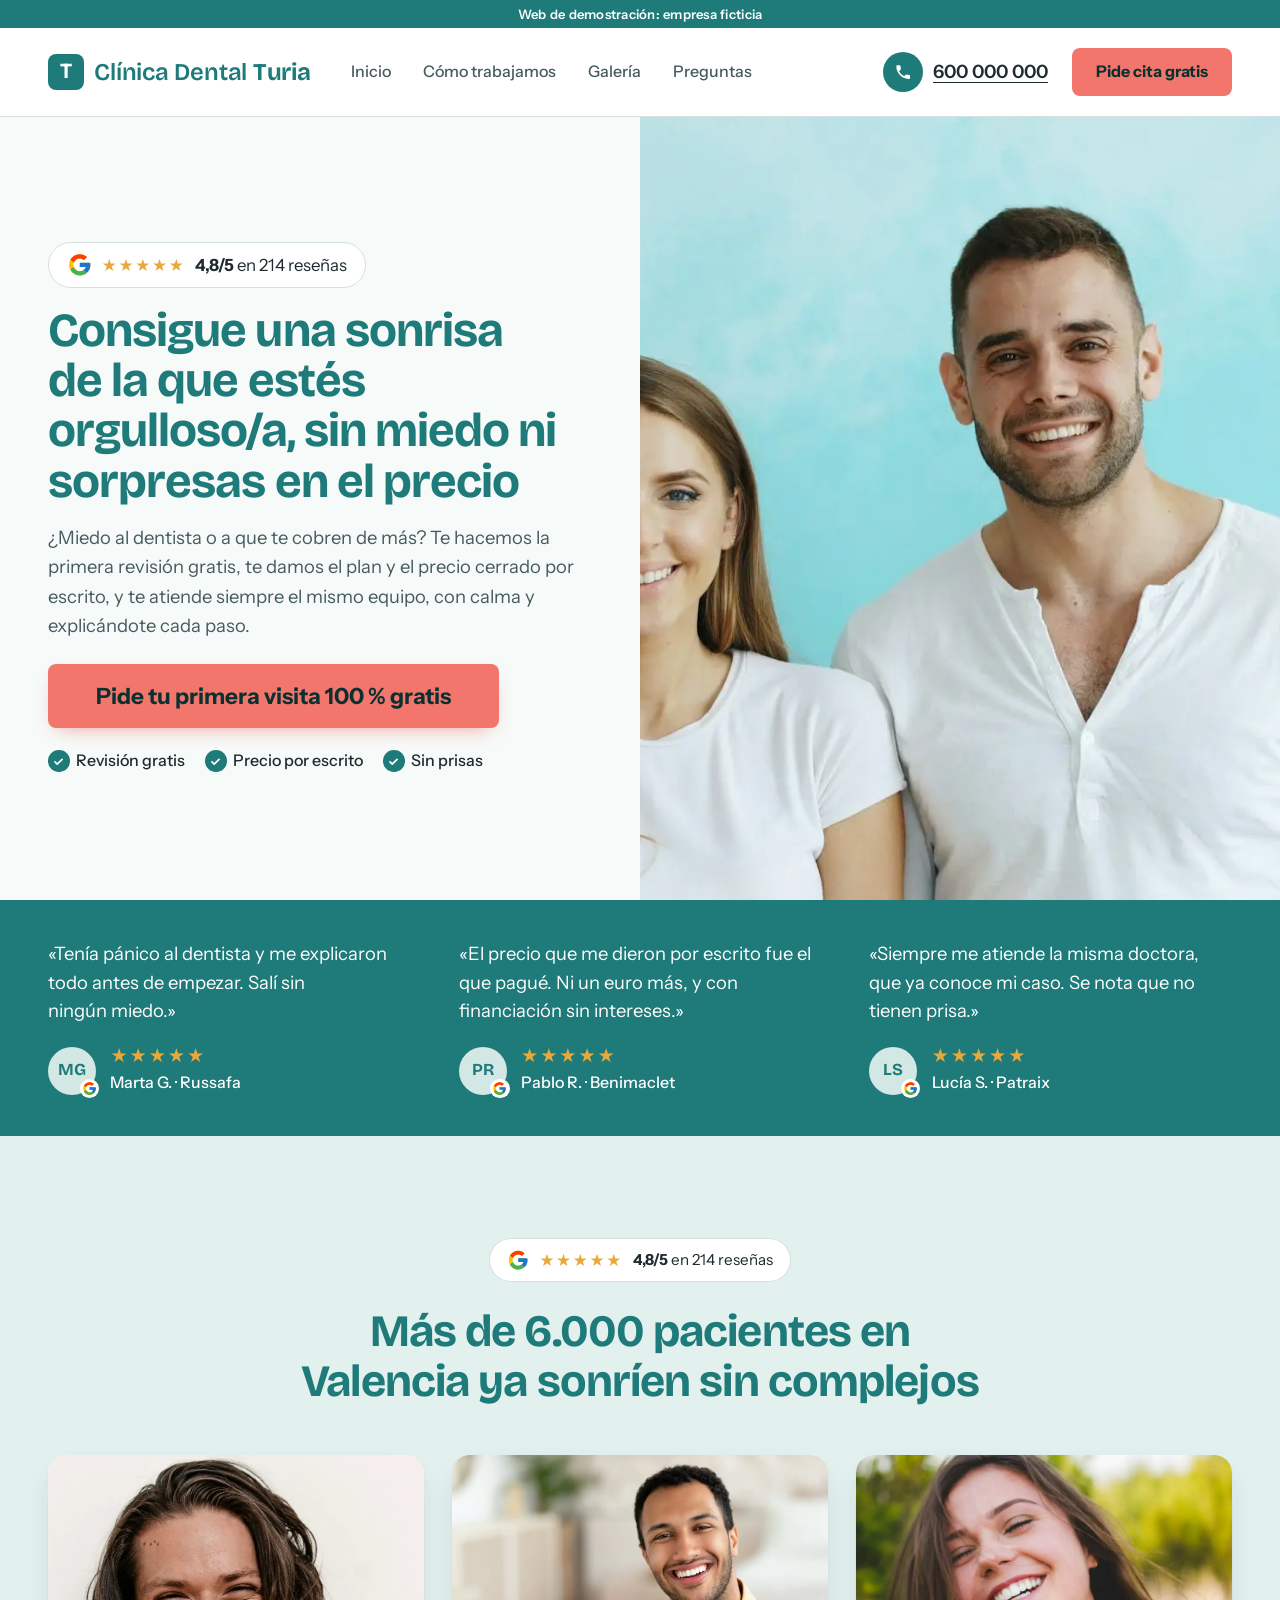
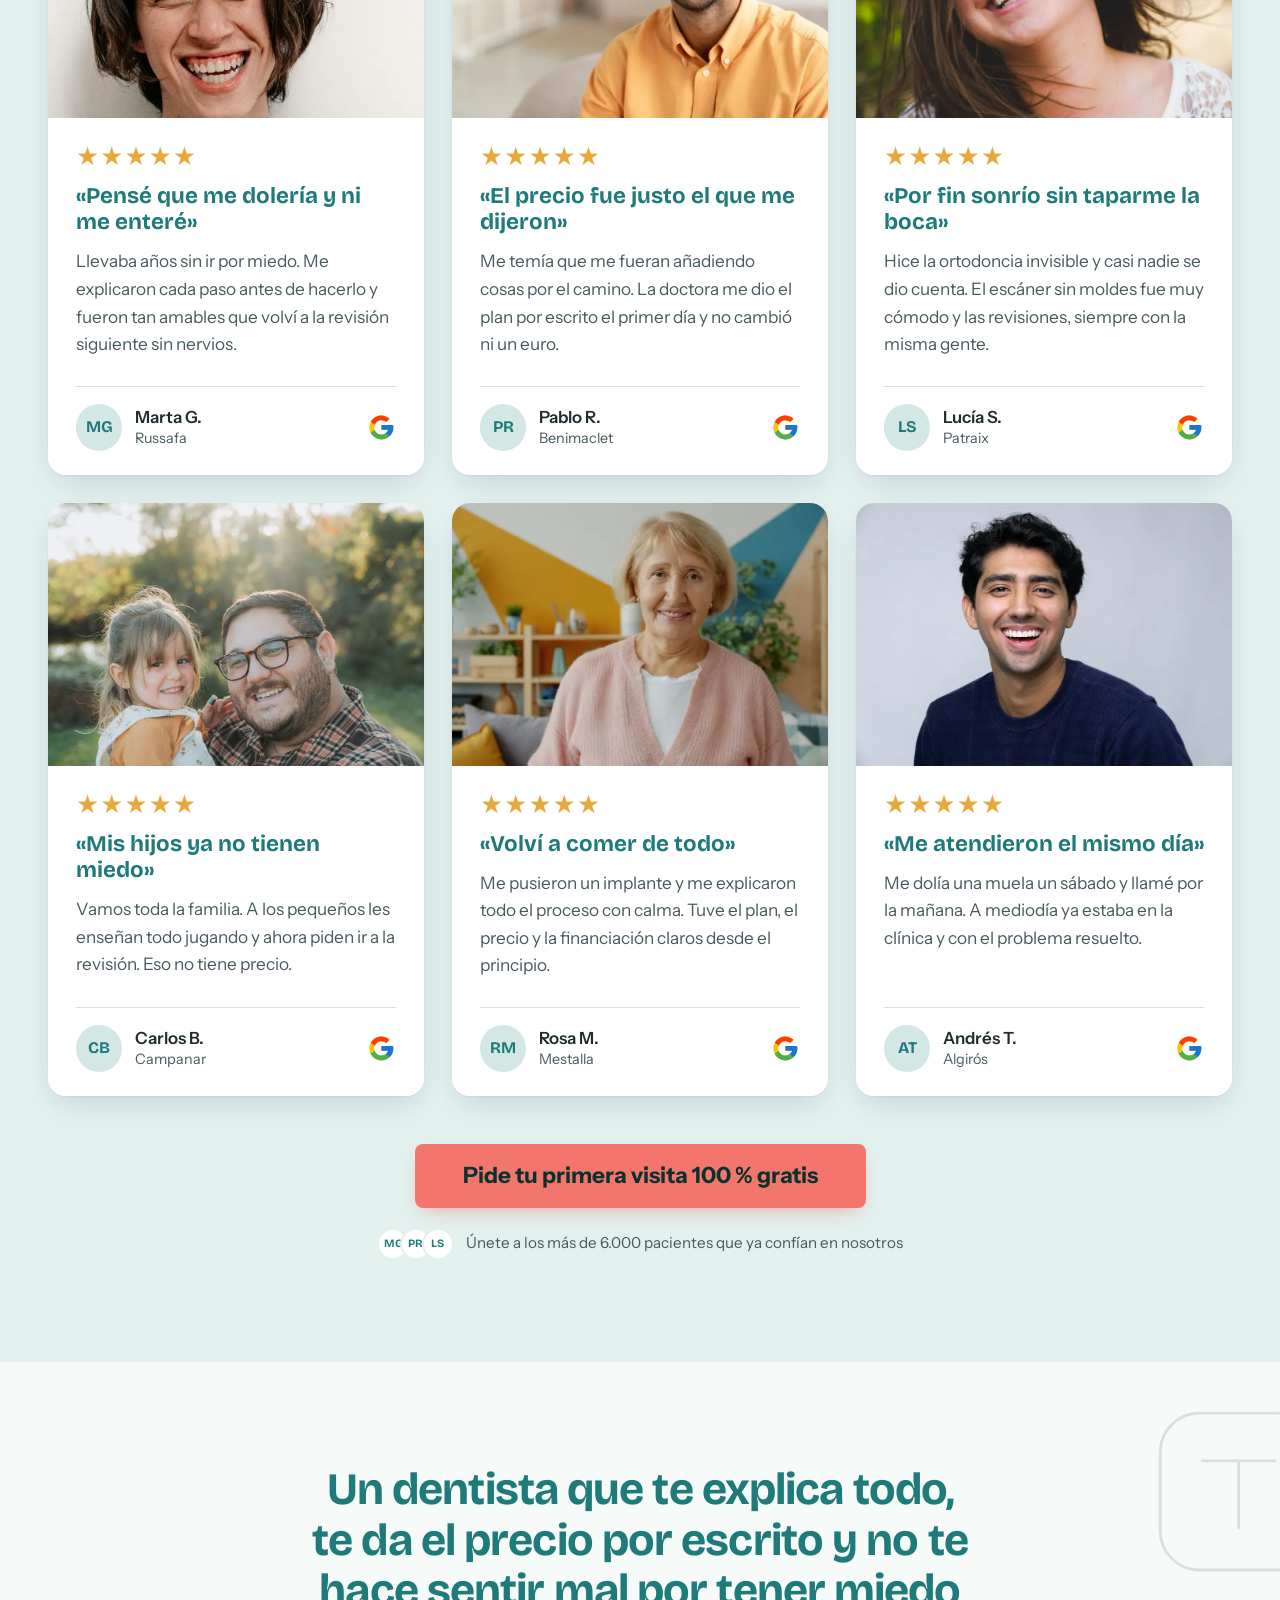
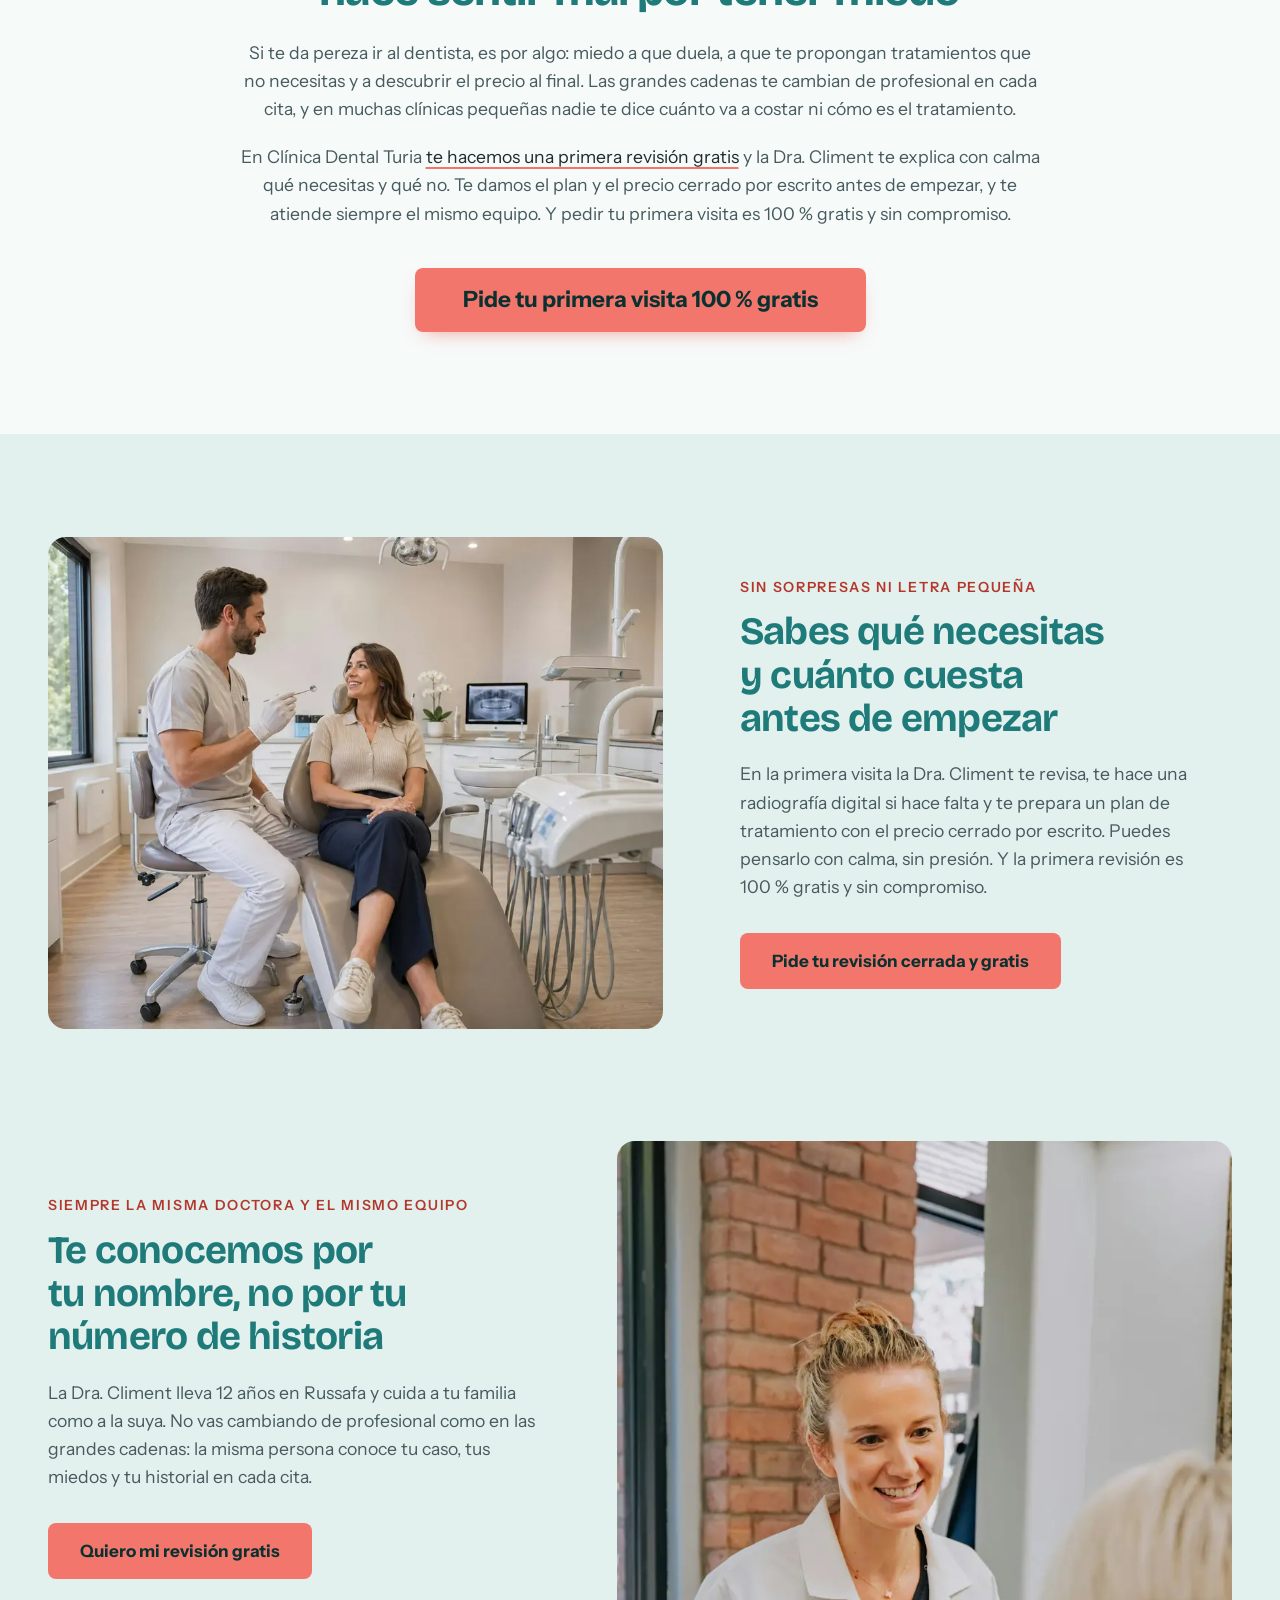
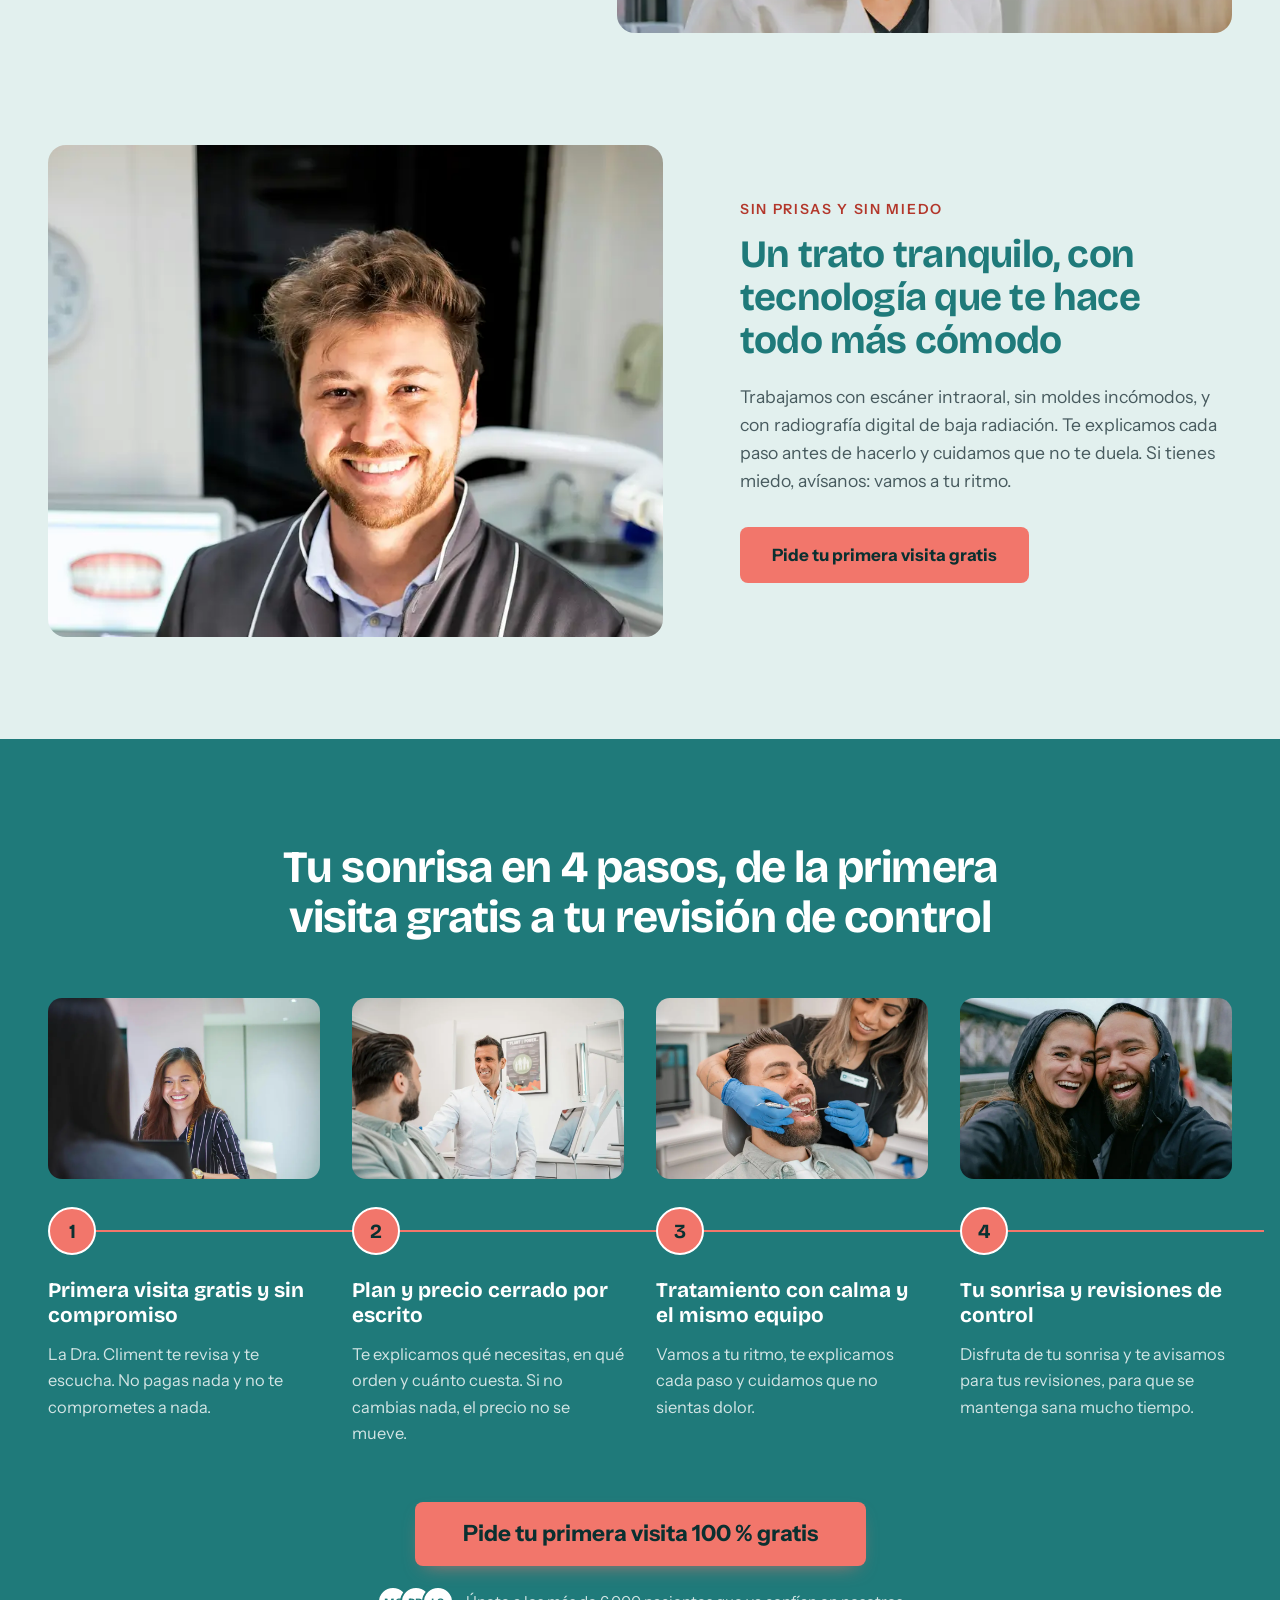
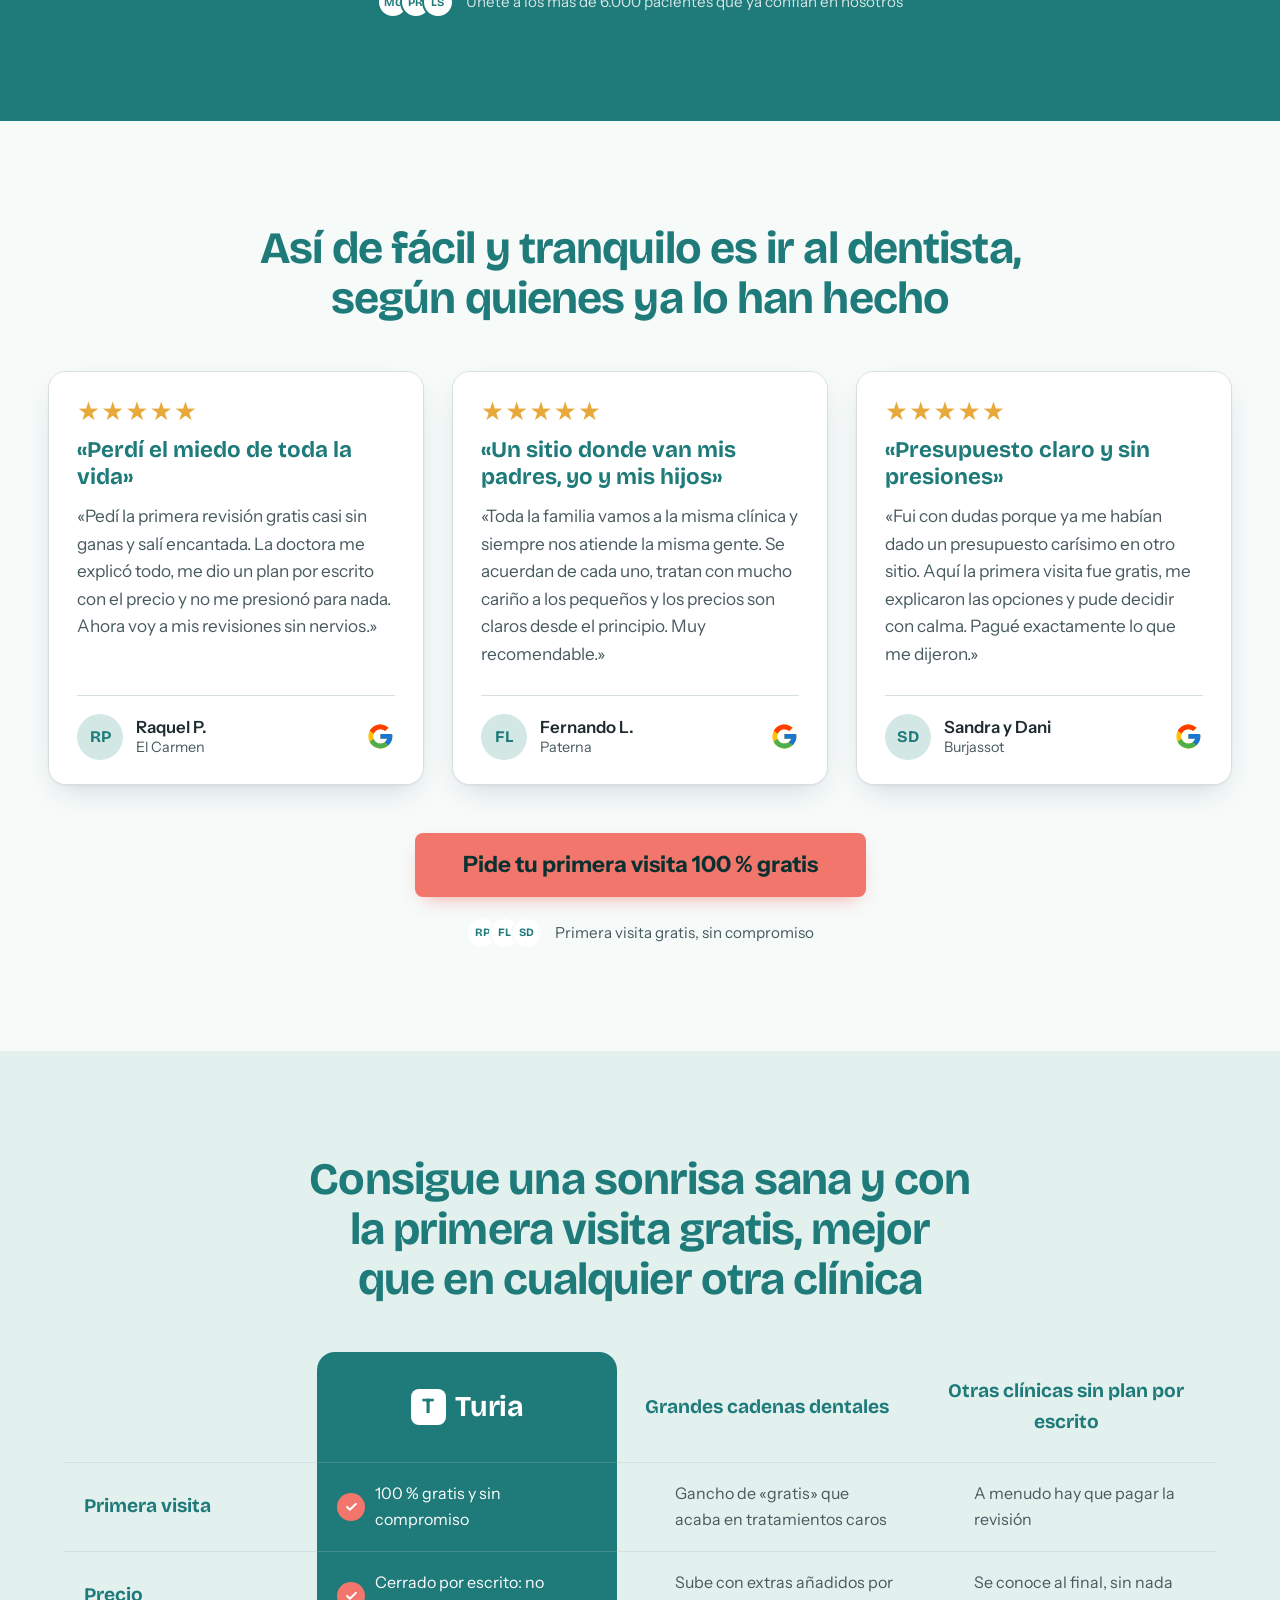
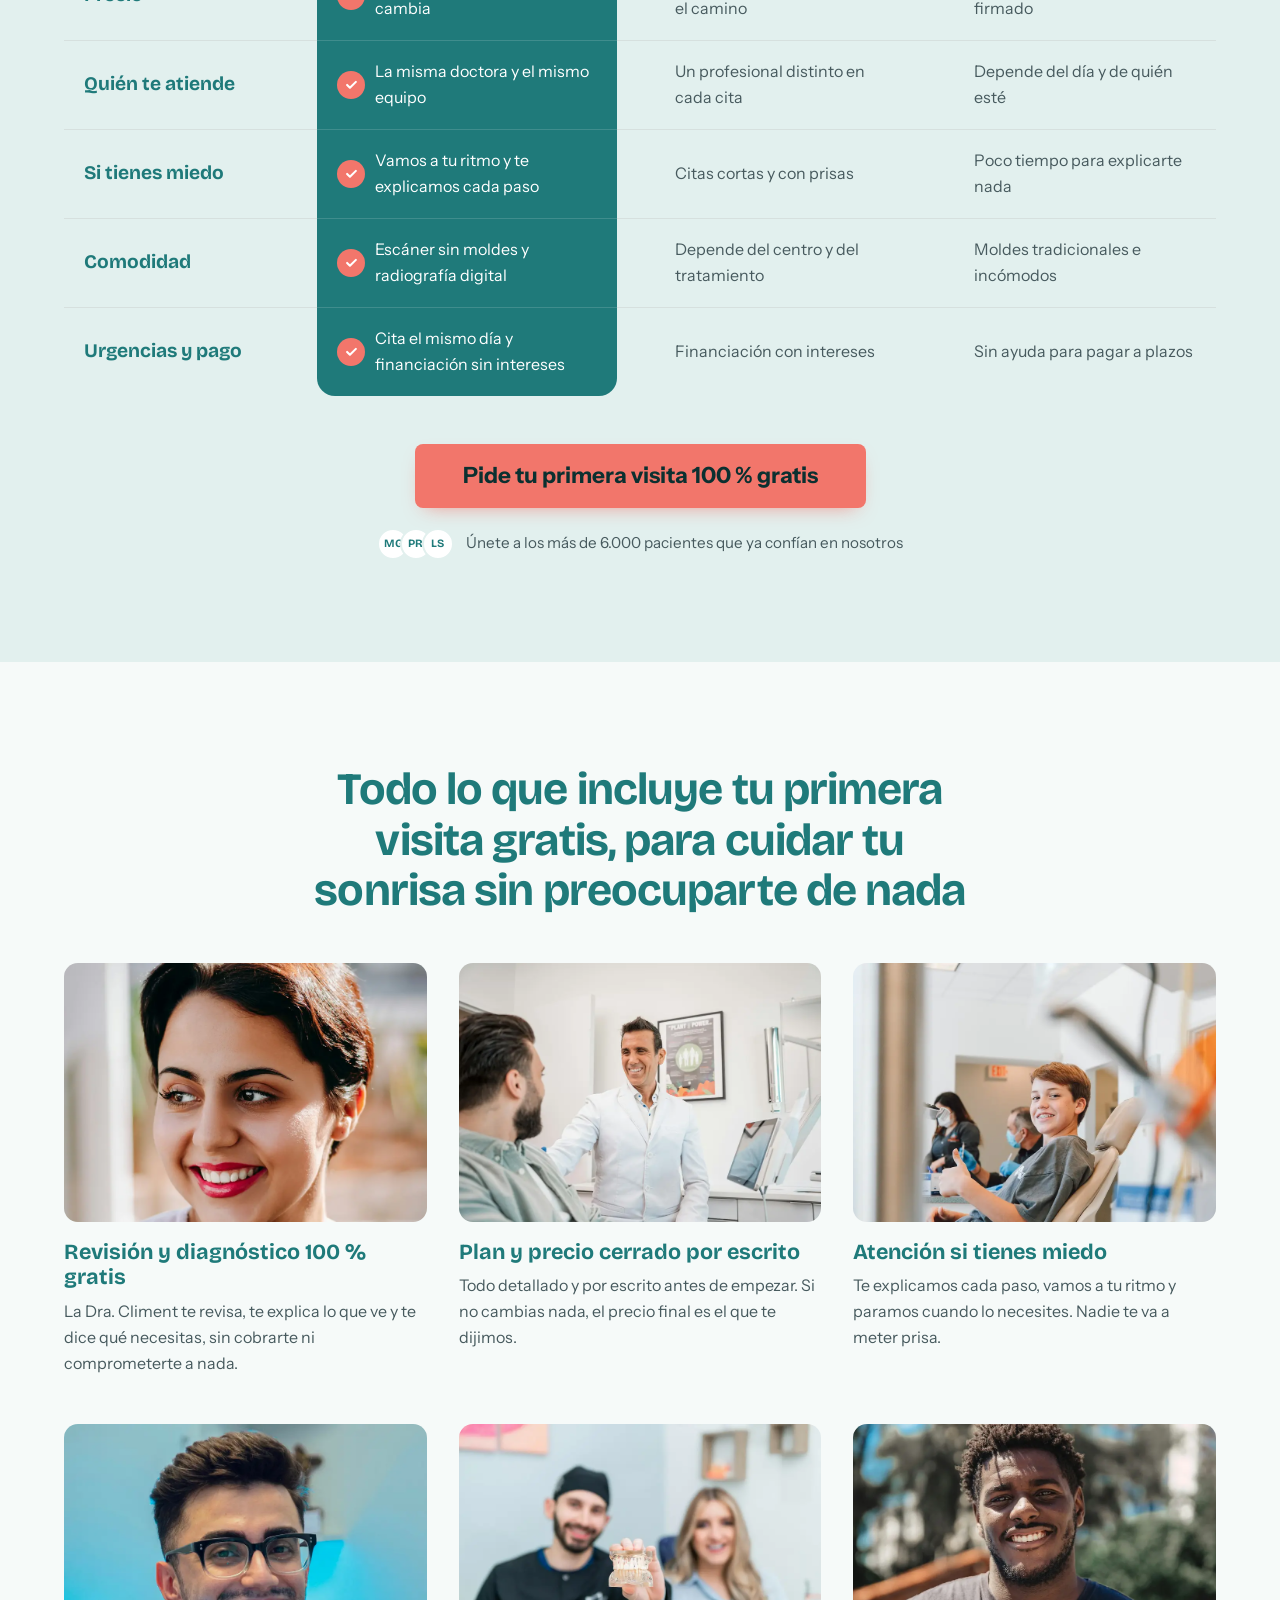
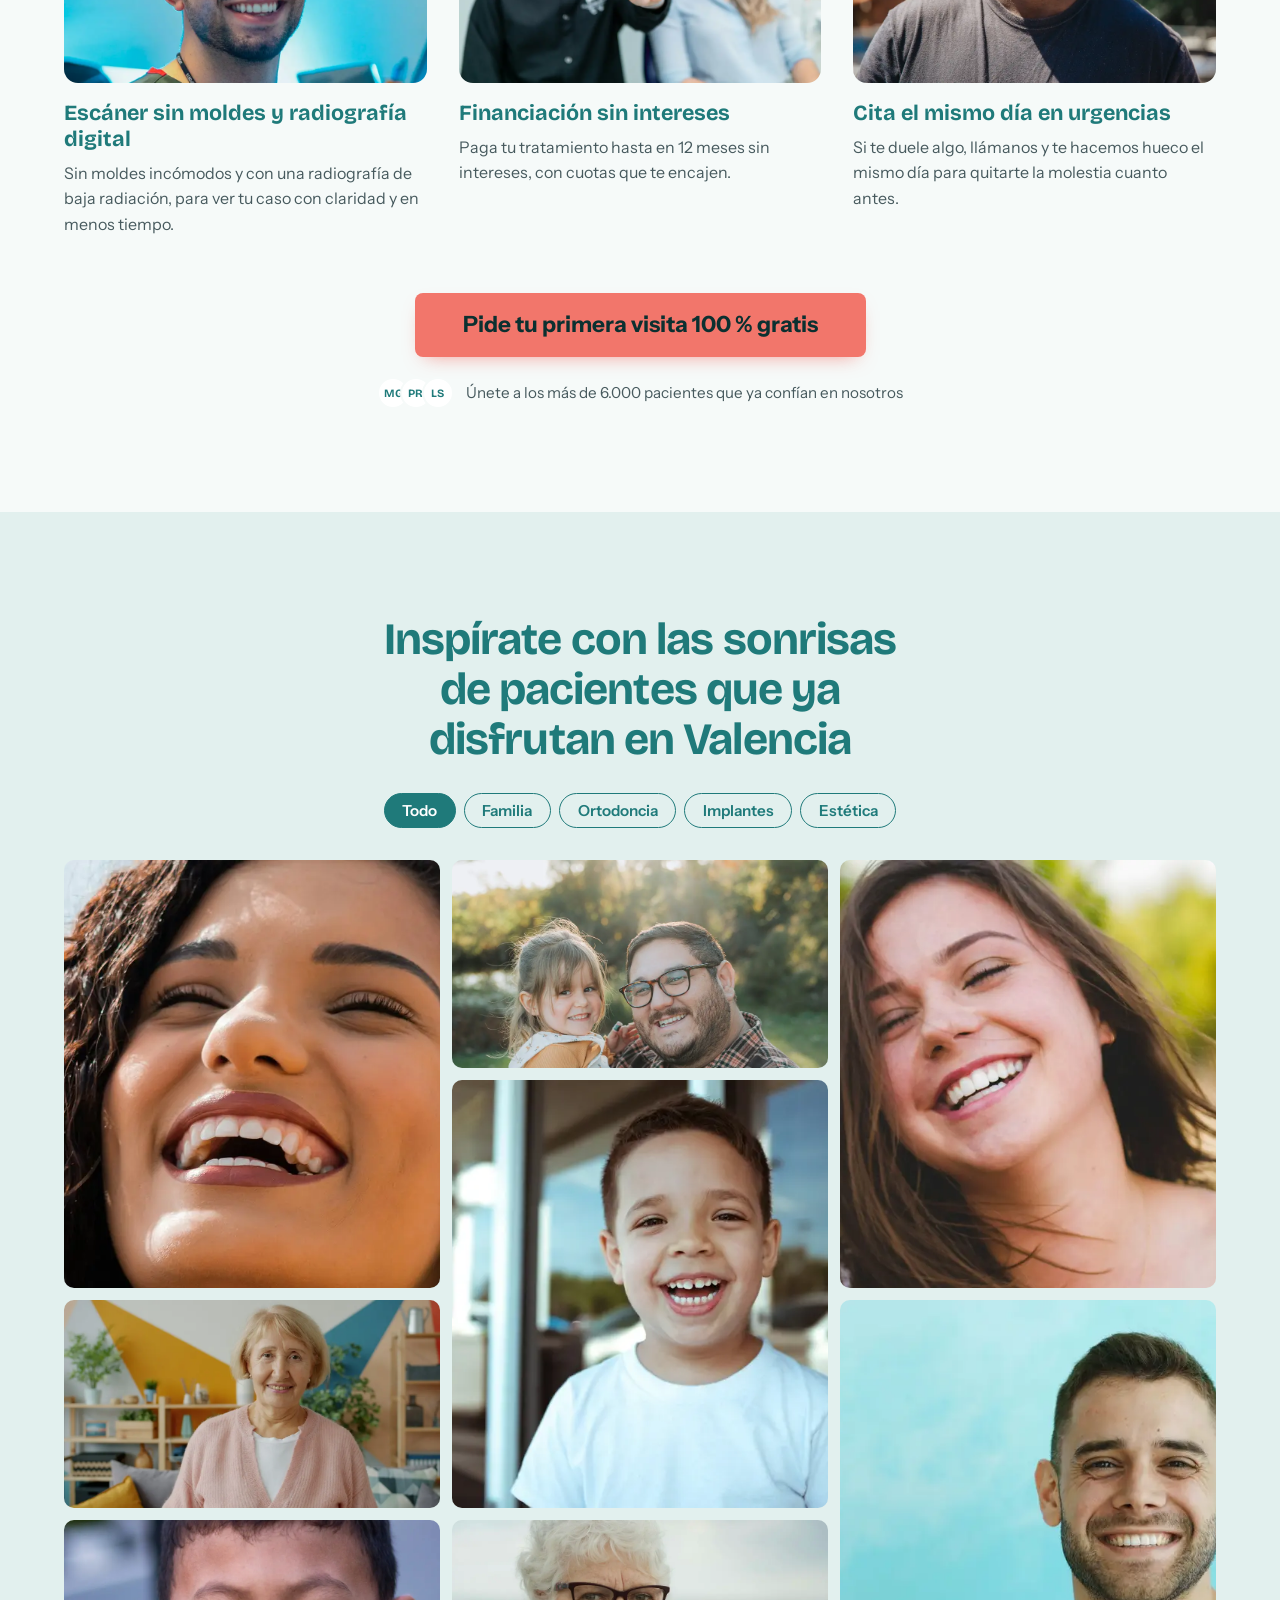
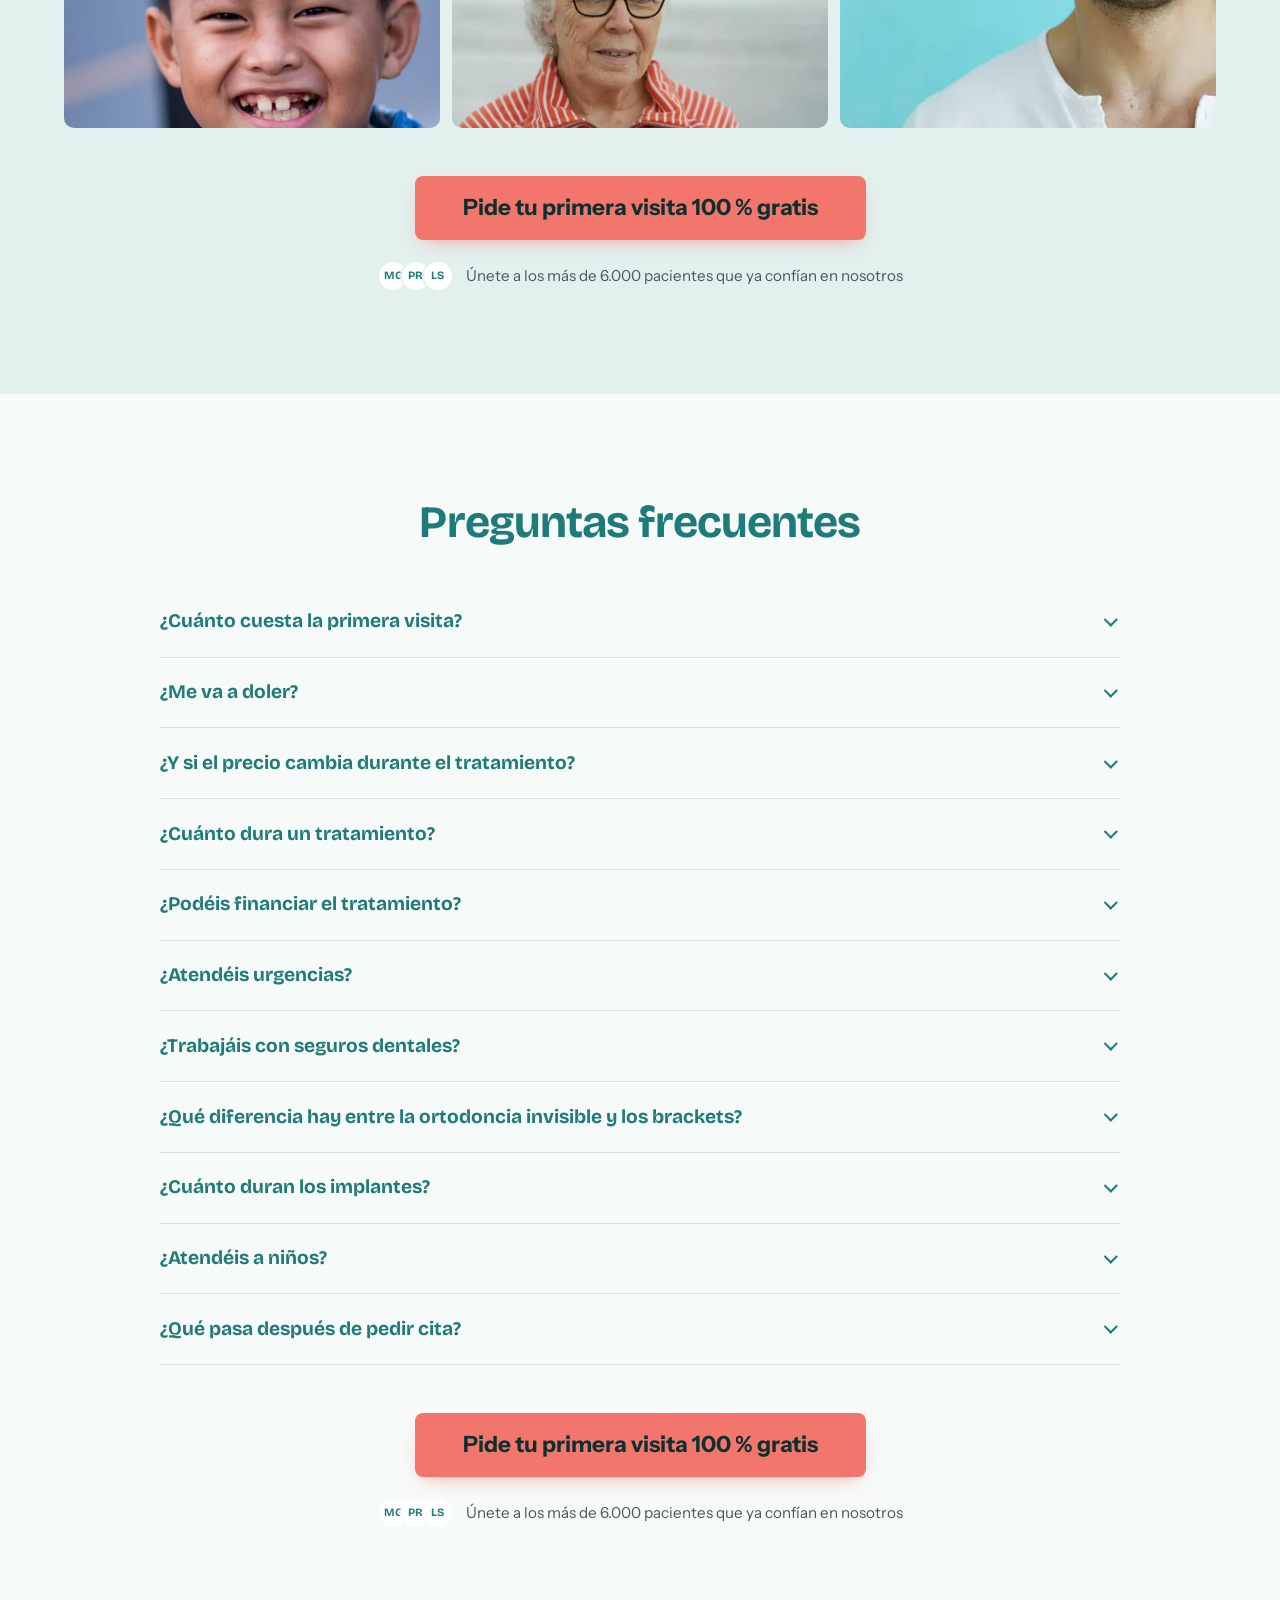
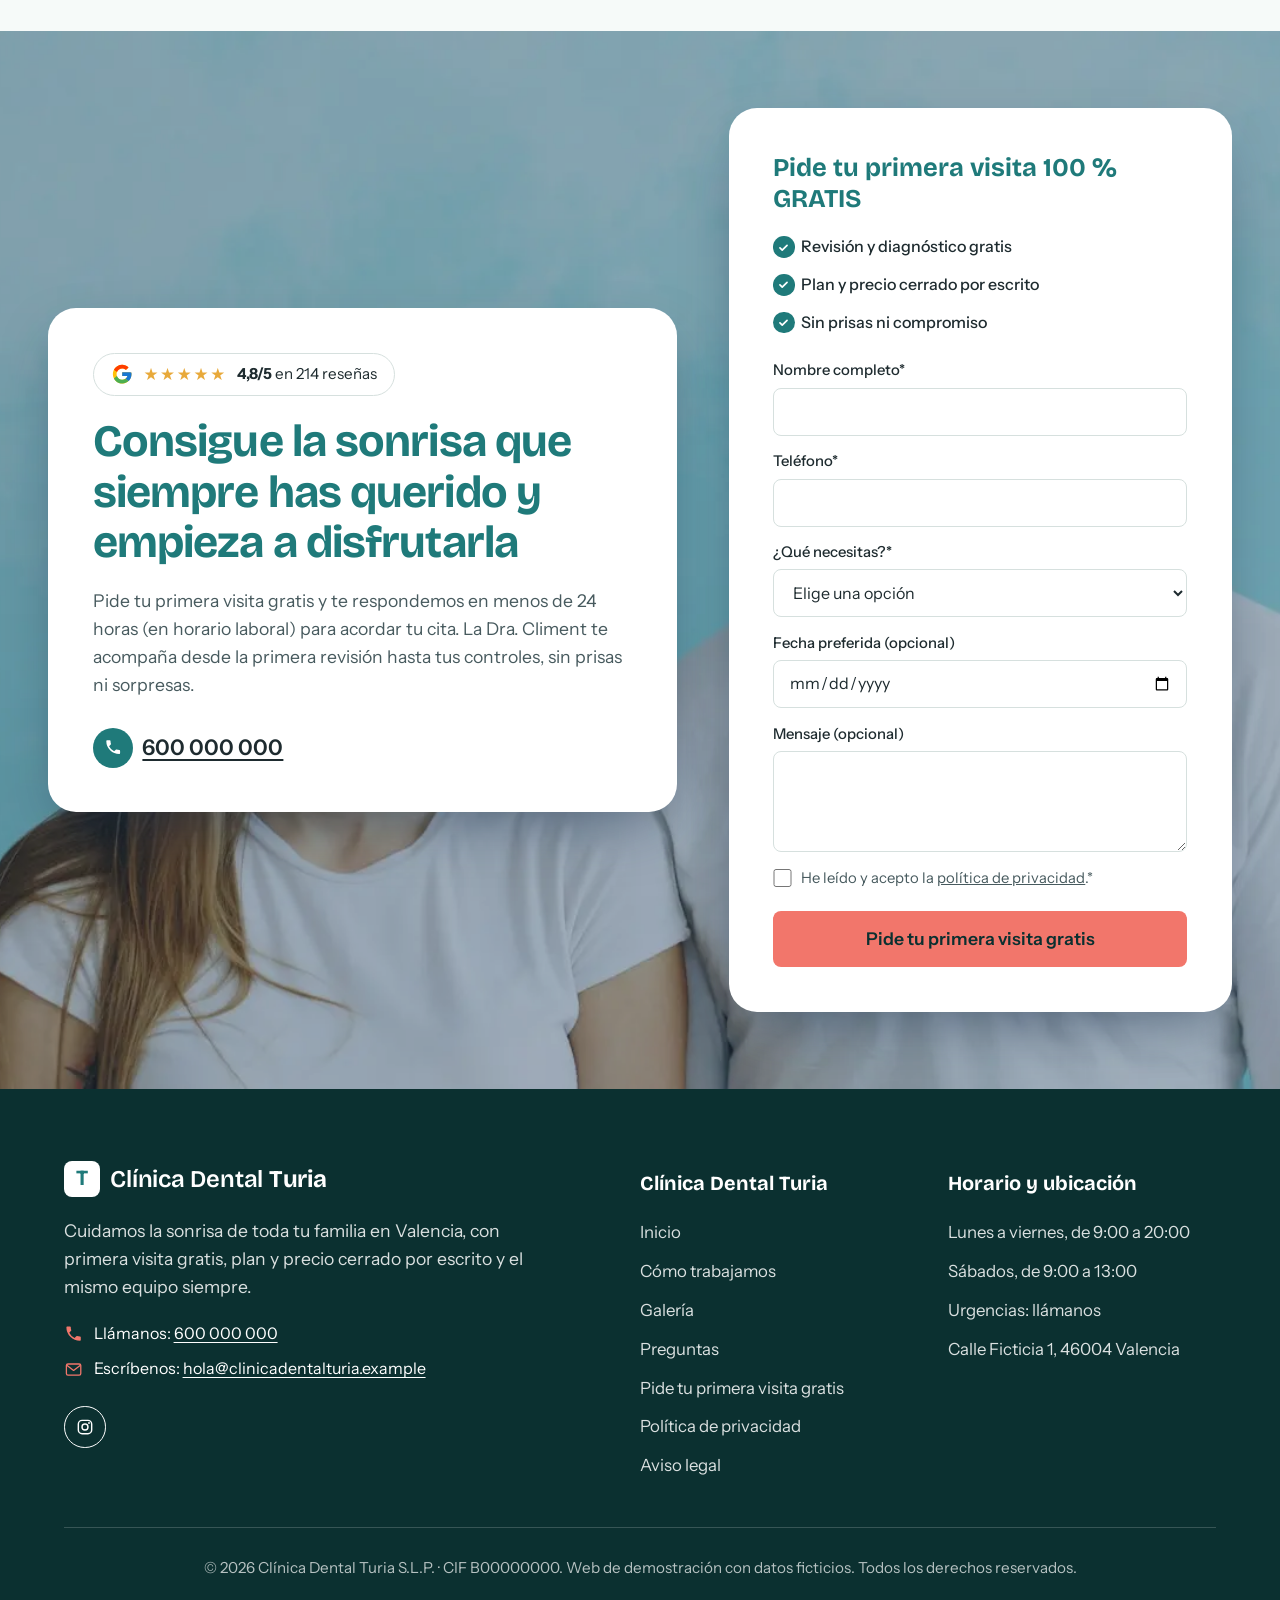
==== index.html @ 22695d87 "Landing de Clínica Dental Turia Co-Authored-By: Claude Sonnet 5.5 <noreply@anthropic.com>" ====
<!doctype html>
<html lang="es">
<head>
  <meta charset="utf-8">
  <meta name="viewport" content="width=device-width, initial-scale=1">
  <title>Clínica Dental Turia · Dentista en Valencia con primera visita gratis</title>
  <meta name="description" content="Dentista en Valencia (Russafa) para toda la familia. Primera visita de revisión y diagnóstico gratis, plan y precio cerrado por escrito y trato cercano, sin prisas.">
  <link rel="icon" href="img/favicon.svg" type="image/svg+xml">
  <meta name="theme-color" content="#1f7a7a">
  <meta property="og:type" content="website">
  <meta property="og:locale" content="es_ES">
  <meta property="og:site_name" content="Clínica Dental Turia">
  <meta property="og:title" content="Clínica Dental Turia · Dentista en Valencia con primera visita gratis">
  <meta property="og:description" content="Revisión y diagnóstico gratis, plan y precio cerrado por escrito y el mismo equipo siempre. Pide tu cita en Valencia.">
  <meta property="og:url" content="https://clinica-dental-turia.vercel.app/">
  <meta property="og:image" content="https://clinica-dental-turia.vercel.app/img/hero-clinica.webp">
  <script type="application/ld+json">
{
  "@context": "https://schema.org",
  "@type": "Dentist",
  "name": "Clínica Dental Turia",
  "description": "Clínica dental en Valencia para toda la familia: odontología general, odontopediatría, ortodoncia, implantes, estética dental y urgencias, con plan y precio cerrado por escrito.",
  "url": "https://clinica-dental-turia.vercel.app/",
  "image": "https://clinica-dental-turia.vercel.app/img/hero-clinica.webp",
  "telephone": "+34600000000",
  "email": "hola@clinicadentalturia.example",
  "address": {
    "@type": "PostalAddress",
    "streetAddress": "Calle Ficticia 1",
    "postalCode": "46004",
    "addressLocality": "Valencia",
    "addressRegion": "Comunitat Valenciana",
    "addressCountry": "ES"
  },
  "areaServed": "Valencia y su área metropolitana",
  "openingHoursSpecification": [
    {
      "@type": "OpeningHoursSpecification",
      "dayOfWeek": ["Monday", "Tuesday", "Wednesday", "Thursday", "Friday"],
      "opens": "09:00",
      "closes": "20:00"
    },
    {
      "@type": "OpeningHoursSpecification",
      "dayOfWeek": "Saturday",
      "opens": "09:00",
      "closes": "13:00"
    }
  ],
  "founder": {
    "@type": "Person",
    "name": "Marta Climent",
    "jobTitle": "Odontóloga"
  },
  "sameAs": [
    "https://www.instagram.com/clinicadentalturia"
  ]
}
  </script>
  <link rel="preconnect" href="https://fonts.googleapis.com">
  <link rel="preconnect" href="https://fonts.gstatic.com" crossorigin>
  <link href="https://fonts.googleapis.com/css2?family=Bricolage+Grotesque:opsz,wght@12..96,600;12..96,700&family=Instrument+Sans:wght@400;500;600&display=swap" rel="stylesheet">
  <link rel="preload" as="image" href="img/hero-clinica.webp" imagesrcset="img/hero-clinica-800.webp 800w, img/hero-clinica.webp 1600w" imagesizes="(max-width: 860px) 100vw, 50vw" fetchpriority="high">
  <link rel="stylesheet" href="css/estilos.css">
</head>
<body>
  <svg class="sprite" aria-hidden="true">
    <symbol id="icono-telefono" viewBox="0 0 24 24">
      <path d="M6.6 10.8a15.1 15.1 0 0 0 6.6 6.6l2.2-2.2a1 1 0 0 1 1-.25 11.4 11.4 0 0 0 3.6.57 1 1 0 0 1 1 1V20a1 1 0 0 1-1 1A17 17 0 0 1 3 4a1 1 0 0 1 1-1h3.5a1 1 0 0 1 1 1c0 1.25.2 2.45.57 3.57a1 1 0 0 1-.25 1z" fill="currentColor"/>
    </symbol>
    <symbol id="icono-email" viewBox="0 0 24 24">
      <rect x="3" y="5" width="18" height="14" rx="2" fill="none" stroke="currentColor" stroke-width="1.6"/>
      <path d="m3.5 6.5 8.5 6.5 8.5-6.5" fill="none" stroke="currentColor" stroke-width="1.6" stroke-linejoin="round"/>
    </symbol>
    <symbol id="icono-instagram" viewBox="0 0 24 24">
      <rect x="4" y="4" width="16" height="16" rx="4.5" fill="none" stroke="currentColor" stroke-width="1.7"/>
      <circle cx="12" cy="12" r="3.6" fill="none" stroke="currentColor" stroke-width="1.7"/>
      <circle cx="16.8" cy="7.2" r="1.1" fill="currentColor"/>
    </symbol>
    <symbol id="icono-google" viewBox="0 0 48 48">
      <path fill="#FFC107" d="M43.6 20.5H42V20H24v8h11.3C33.7 32.7 29.2 36 24 36c-6.6 0-12-5.4-12-12s5.4-12 12-12c3.1 0 5.8 1.2 7.9 3.1l5.7-5.7C34 6.1 29.3 4 24 4 13 4 4 13 4 24s9 20 20 20 20-9 20-20c0-1.3-.1-2.4-.4-3.5z"/>
      <path fill="#FF3D00" d="m6.3 14.7 6.6 4.8C14.7 15.1 19 12 24 12c3.1 0 5.8 1.2 7.9 3.1l5.7-5.7C34 6.1 29.3 4 24 4 16.3 4 9.7 8.3 6.3 14.7z"/>
      <path fill="#4CAF50" d="M24 44c5.2 0 9.9-2 13.4-5.2l-6.2-5.2A11.9 11.9 0 0 1 24 36c-5.2 0-9.6-3.3-11.3-8l-6.5 5C9.5 39.6 16.2 44 24 44z"/>
      <path fill="#1976D2" d="M43.6 20.5H42V20H24v8h11.3a12 12 0 0 1-4.1 5.6l6.2 5.2C37 39.2 44 34 44 24c0-1.3-.1-2.4-.4-3.5z"/>
    </symbol>
  </svg>

  <p class="demo">Web de demostración: empresa ficticia</p>

  <header class="cabecera">
    <div class="cabecera__interior">
      <a class="logo" href="#inicio" aria-label="Clínica Dental Turia, inicio">
        <span class="logo__marca" aria-hidden="true">T</span>
        <span class="logo__texto">Clínica Dental <strong>Turia</strong></span>
      </a>

      <nav class="menu" aria-label="Principal">
        <a href="#inicio">Inicio</a>
        <a href="#como-trabajamos">Cómo trabajamos</a>
        <a href="#galeria">Galería</a>
        <a href="#preguntas">Preguntas</a>
      </nav>

      <div class="cabecera__acciones">
        <a class="telefono" href="tel:+34600000000">
          <span class="telefono__icono" aria-hidden="true">
            <svg><use href="#icono-telefono"/></svg>
          </span>
          <span class="telefono__numero">600 000 000</span>
        </a>
        <a class="boton boton--compacto" href="#cita"><span class="boton__largo">Pide cita gratis</span><span class="boton__corto">Pide cita</span></a>
      </div>
    </div>
  </header>

  <main>
    <section class="hero" id="inicio">
      <div class="hero__texto">
        <p class="valoracion">
          <svg class="valoracion__google" aria-hidden="true"><use href="#icono-google"/></svg>
          <span class="estrellas" aria-hidden="true">★★★★★</span>
          <span><strong>4,8/5</strong> en 214 reseñas</span>
        </p>

        <h1 class="hero__titulo">Consigue una sonrisa de la que estés orgulloso/a, sin miedo ni sorpresas en&nbsp;el&nbsp;precio</h1>

        <p class="hero__entradilla">¿Miedo al dentista o a que te cobren de más? Te hacemos la primera revisión gratis, te damos el plan y el precio cerrado por escrito, y te atiende siempre el mismo equipo, con calma y explicándote cada paso.</p>

        <a class="boton boton--grande" href="#cita">Pide tu primera visita 100&nbsp;% gratis</a>

        <ul class="garantias">
          <li>Revisión gratis</li>
          <li>Precio por escrito</li>
          <li>Sin prisas</li>
        </ul>
      </div>

      <figure class="hero__imagen">
        <img src="img/hero-clinica.webp" srcset="img/hero-clinica-800.webp 800w, img/hero-clinica.webp 1600w" sizes="(max-width: 860px) 100vw, 50vw" width="1600" height="900" fetchpriority="high" alt="Pareja sonriendo con una gran sonrisa">
      </figure>
    </section>

    <section class="resenas" aria-label="Opiniones de pacientes en Google">
      <ul class="resenas__lista">
        <li class="resena">
          <blockquote class="resena__cita">«Tenía pánico al dentista y me explicaron todo antes de empezar. Salí sin ningún miedo.»</blockquote>
          <div class="resena__autor">
            <span class="avatar resena__avatar" aria-hidden="true">MG<svg><use href="#icono-google"/></svg></span>
            <span>
              <span class="estrellas" role="img" aria-label="5 de 5 estrellas">★★★★★</span>
              <span class="resena__nombre">Marta G. · Russafa</span>
            </span>
          </div>
        </li>
        <li class="resena">
          <blockquote class="resena__cita">«El precio que me dieron por escrito fue el que pagué. Ni un euro más, y con financiación sin intereses.»</blockquote>
          <div class="resena__autor">
            <span class="avatar resena__avatar" aria-hidden="true">PR<svg><use href="#icono-google"/></svg></span>
            <span>
              <span class="estrellas" role="img" aria-label="5 de 5 estrellas">★★★★★</span>
              <span class="resena__nombre">Pablo R. · Benimaclet</span>
            </span>
          </div>
        </li>
        <li class="resena">
          <blockquote class="resena__cita">«Siempre me atiende la misma doctora, que ya conoce mi caso. Se nota que no tienen prisa.»</blockquote>
          <div class="resena__autor">
            <span class="avatar resena__avatar" aria-hidden="true">LS<svg><use href="#icono-google"/></svg></span>
            <span>
              <span class="estrellas" role="img" aria-label="5 de 5 estrellas">★★★★★</span>
              <span class="resena__nombre">Lucía S. · Patraix</span>
            </span>
          </div>
        </li>
      </ul>
    </section>

    <section class="opiniones" id="pacientes">
      <p class="valoracion">
        <svg class="valoracion__google" aria-hidden="true"><use href="#icono-google"/></svg>
        <span class="estrellas" aria-hidden="true">★★★★★</span>
        <span><strong>4,8/5</strong> en 214 reseñas</span>
      </p>
      <h2 class="titulo-seccion opiniones__titulo">Más de 6.000 pacientes en Valencia ya sonríen sin complejos</h2>

      <ul class="opiniones__lista">
        <li class="opinion">
          <img class="opinion__foto" src="img/resenas/miedo.webp" width="800" height="533" loading="lazy" decoding="async" alt="Mujer sonriendo tranquila y sin miedo">
          <div class="opinion__cuerpo">
            <span class="estrellas" role="img" aria-label="5 de 5 estrellas">★★★★★</span>
            <h3 class="opinion__titulo">«Pensé que me dolería y ni me enteré»</h3>
            <p class="opinion__texto">Llevaba años sin ir por miedo. Me explicaron cada paso antes de hacerlo y fueron tan amables que volví a la revisión siguiente sin nervios.</p>
            <footer class="opinion__autor">
              <span class="avatar" aria-hidden="true">MG</span>
              <span class="opinion__nombre">Marta G.<small>Russafa</small></span>
              <svg class="opinion__google" role="img" aria-label="Reseña de Google"><use href="#icono-google"/></svg>
            </footer>
          </div>
        </li>
        <li class="opinion">
          <img class="opinion__foto" src="img/resenas/precio.webp" width="800" height="533" loading="lazy" decoding="async" alt="Hombre sonriendo con camisa naranja">
          <div class="opinion__cuerpo">
            <span class="estrellas" role="img" aria-label="5 de 5 estrellas">★★★★★</span>
            <h3 class="opinion__titulo">«El precio fue justo el que me dijeron»</h3>
            <p class="opinion__texto">Me temía que me fueran añadiendo cosas por el camino. La doctora me dio el plan por escrito el primer día y no cambió ni un euro.</p>
            <footer class="opinion__autor">
              <span class="avatar" aria-hidden="true">PR</span>
              <span class="opinion__nombre">Pablo R.<small>Benimaclet</small></span>
              <svg class="opinion__google" role="img" aria-label="Reseña de Google"><use href="#icono-google"/></svg>
            </footer>
          </div>
        </li>
        <li class="opinion">
          <img class="opinion__foto" src="img/resenas/ortodoncia.webp" width="800" height="533" loading="lazy" decoding="async" alt="Mujer joven riendo con una gran sonrisa">
          <div class="opinion__cuerpo">
            <span class="estrellas" role="img" aria-label="5 de 5 estrellas">★★★★★</span>
            <h3 class="opinion__titulo">«Por fin sonrío sin taparme la boca»</h3>
            <p class="opinion__texto">Hice la ortodoncia invisible y casi nadie se dio cuenta. El escáner sin moldes fue muy cómodo y las revisiones, siempre con la misma gente.</p>
            <footer class="opinion__autor">
              <span class="avatar" aria-hidden="true">LS</span>
              <span class="opinion__nombre">Lucía S.<small>Patraix</small></span>
              <svg class="opinion__google" role="img" aria-label="Reseña de Google"><use href="#icono-google"/></svg>
            </footer>
          </div>
        </li>
        <li class="opinion">
          <img class="opinion__foto" src="img/resenas/familia.webp" width="800" height="533" loading="lazy" decoding="async" alt="Padre sonriendo junto a su hija">
          <div class="opinion__cuerpo">
            <span class="estrellas" role="img" aria-label="5 de 5 estrellas">★★★★★</span>
            <h3 class="opinion__titulo">«Mis hijos ya no tienen miedo»</h3>
            <p class="opinion__texto">Vamos toda la familia. A los pequeños les enseñan todo jugando y ahora piden ir a la revisión. Eso no tiene precio.</p>
            <footer class="opinion__autor">
              <span class="avatar" aria-hidden="true">CB</span>
              <span class="opinion__nombre">Carlos B.<small>Campanar</small></span>
              <svg class="opinion__google" role="img" aria-label="Reseña de Google"><use href="#icono-google"/></svg>
            </footer>
          </div>
        </li>
        <li class="opinion">
          <img class="opinion__foto" src="img/resenas/implante.webp" width="800" height="533" loading="lazy" decoding="async" alt="Mujer mayor sonriendo con confianza">
          <div class="opinion__cuerpo">
            <span class="estrellas" role="img" aria-label="5 de 5 estrellas">★★★★★</span>
            <h3 class="opinion__titulo">«Volví a comer de todo»</h3>
            <p class="opinion__texto">Me pusieron un implante y me explicaron todo el proceso con calma. Tuve el plan, el precio y la financiación claros desde el principio.</p>
            <footer class="opinion__autor">
              <span class="avatar" aria-hidden="true">RM</span>
              <span class="opinion__nombre">Rosa M.<small>Mestalla</small></span>
              <svg class="opinion__google" role="img" aria-label="Reseña de Google"><use href="#icono-google"/></svg>
            </footer>
          </div>
        </li>
        <li class="opinion">
          <img class="opinion__foto" src="img/resenas/urgencia.webp" width="800" height="533" loading="lazy" decoding="async" alt="Joven sonriendo aliviado">
          <div class="opinion__cuerpo">
            <span class="estrellas" role="img" aria-label="5 de 5 estrellas">★★★★★</span>
            <h3 class="opinion__titulo">«Me atendieron el mismo día»</h3>
            <p class="opinion__texto">Me dolía una muela un sábado y llamé por la mañana. A mediodía ya estaba en la clínica y con el problema resuelto.</p>
            <footer class="opinion__autor">
              <span class="avatar" aria-hidden="true">AT</span>
              <span class="opinion__nombre">Andrés T.<small>Algirós</small></span>
              <svg class="opinion__google" role="img" aria-label="Reseña de Google"><use href="#icono-google"/></svg>
            </footer>
          </div>
        </li>
      </ul>

      <a class="boton boton--grande" href="#cita">Pide tu primera visita 100&nbsp;% gratis</a>

      <p class="prueba-social">
        <span class="pila-avatares" aria-hidden="true">
          <span class="avatar">MG</span><span class="avatar">PR</span><span class="avatar">LS</span>
        </span>
        Únete a los más de 6.000 pacientes que ya confían en nosotros
      </p>
    </section>

    <section class="problema" id="por-que-turia">
      <svg class="problema__adorno" viewBox="0 0 32 32" aria-hidden="true">
        <rect x="2" y="2" width="28" height="28" rx="7"/>
        <path d="M9.5 10.5h13M16 10.5v12"/>
      </svg>

      <h2 class="titulo-seccion">Un dentista que te explica todo, te da el precio por escrito y no te hace sentir mal por tener miedo</h2>

      <div class="problema__texto">
        <p>Si te da pereza ir al dentista, es por algo: miedo a que duela, a que te propongan tratamientos que no necesitas y a descubrir el precio al final. Las grandes cadenas te cambian de profesional en cada cita, y en muchas clínicas pequeñas nadie te dice cuánto va a costar ni cómo es el tratamiento.</p>
        <p>En Clínica Dental Turia <span class="resaltado">te hacemos una primera revisión gratis</span> y la Dra. Climent te explica con calma qué necesitas y qué no. Te damos el plan y el precio cerrado por escrito antes de empezar, y te atiende siempre el mismo equipo. Y pedir tu primera visita es 100&nbsp;% gratis y sin compromiso.</p>
      </div>

      <a class="boton boton--grande" href="#cita">Pide tu primera visita 100&nbsp;% gratis</a>
    </section>

    <div class="ventajas-fondo">
    <section class="ventajas" id="ventajas" aria-label="Por qué elegir Clínica Dental Turia">
      <article class="ventaja">
        <img class="ventaja__foto" src="img/ventajas/plan.webp" width="1000" height="563" loading="lazy" decoding="async" alt="Doctor y paciente conversando con calma en la consulta">
        <div class="ventaja__texto">
          <p class="antetitulo">Sin sorpresas ni letra pequeña</p>
          <h2 class="ventaja__titulo">Sabes qué necesitas y cuánto cuesta antes de empezar</h2>
          <p>En la primera visita la Dra. Climent te revisa, te hace una radiografía digital si hace falta y te prepara un plan de tratamiento con el precio cerrado por escrito. Puedes pensarlo con calma, sin presión. Y la primera revisión es 100&nbsp;% gratis y sin compromiso.</p>
          <a class="boton" href="#cita">Pide tu revisión cerrada y gratis</a>
        </div>
      </article>

      <article class="ventaja">
        <img class="ventaja__foto" src="img/ventajas/doctora.webp" width="1000" height="563" loading="lazy" decoding="async" alt="Doctora sonriendo en su clínica">
        <div class="ventaja__texto">
          <p class="antetitulo">Siempre la misma doctora y el mismo equipo</p>
          <h2 class="ventaja__titulo">Te conocemos por tu nombre, no por tu número de historia</h2>
          <p>La Dra. Climent lleva 12 años en Russafa y cuida a tu familia como a la suya. No vas cambiando de profesional como en las grandes cadenas: la misma persona conoce tu caso, tus miedos y tu historial en cada cita.</p>
          <a class="boton" href="#cita">Quiero mi revisión gratis</a>
        </div>
      </article>

      <article class="ventaja">
        <img class="ventaja__foto" src="img/ventajas/tecnologia.webp" width="1000" height="667" loading="lazy" decoding="async" alt="Dentista sonriendo en su consulta">
        <div class="ventaja__texto">
          <p class="antetitulo">Sin prisas y sin miedo</p>
          <h2 class="ventaja__titulo">Un trato tranquilo, con tecnología que te hace todo más cómodo</h2>
          <p>Trabajamos con escáner intraoral, sin moldes incómodos, y con radiografía digital de baja radiación. Te explicamos cada paso antes de hacerlo y cuidamos que no te duela. Si tienes miedo, avísanos: vamos a tu ritmo.</p>
          <a class="boton" href="#cita">Pide tu primera visita gratis</a>
        </div>
      </article>
    </section>
    </div>

    <section class="proceso" id="como-trabajamos">
      <h2 class="titulo-seccion proceso__titulo">Tu sonrisa en 4 pasos, de la primera visita gratis a tu revisión de control</h2>

      <ol class="proceso__pasos">
        <li class="paso">
          <img class="paso__foto" src="img/pasos/1-visita.webp" width="900" height="600" loading="lazy" decoding="async" alt="Mujer sonriendo en la clínica dental">
          <div class="paso__marca" aria-hidden="true"><span class="paso__numero">1</span></div>
          <h3 class="paso__titulo">Primera visita gratis y sin compromiso</h3>
          <p class="paso__texto">La Dra. Climent te revisa y te escucha. No pagas nada y no te comprometes a nada.</p>
        </li>
        <li class="paso">
          <img class="paso__foto" src="img/pasos/2-plan.webp" width="900" height="600" loading="lazy" decoding="async" alt="Dentista sonriendo mientras habla con un paciente">
          <div class="paso__marca" aria-hidden="true"><span class="paso__numero">2</span></div>
          <h3 class="paso__titulo">Plan y precio cerrado por escrito</h3>
          <p class="paso__texto">Te explicamos qué necesitas, en qué orden y cuánto cuesta. Si no cambias nada, el precio no se mueve.</p>
        </li>
        <li class="paso">
          <img class="paso__foto" src="img/pasos/3-tratamiento.webp" width="900" height="600" loading="lazy" decoding="async" alt="Paciente relajada y sonriendo durante su tratamiento">
          <div class="paso__marca" aria-hidden="true"><span class="paso__numero">3</span></div>
          <h3 class="paso__titulo">Tratamiento con calma y el mismo equipo</h3>
          <p class="paso__texto">Vamos a tu ritmo, te explicamos cada paso y cuidamos que no sientas dolor.</p>
        </li>
        <li class="paso">
          <img class="paso__foto" src="img/pasos/4-sonrisa.webp" width="900" height="506" loading="lazy" decoding="async" alt="Pareja sonriendo contenta">
          <div class="paso__marca" aria-hidden="true"><span class="paso__numero">4</span></div>
          <h3 class="paso__titulo">Tu sonrisa y revisiones de control</h3>
          <p class="paso__texto">Disfruta de tu sonrisa y te avisamos para tus revisiones, para que se mantenga sana mucho tiempo.</p>
        </li>
      </ol>

      <a class="boton boton--grande" href="#cita">Pide tu primera visita 100&nbsp;% gratis</a>

      <p class="prueba-social">
        <span class="pila-avatares" aria-hidden="true">
          <span class="avatar">MG</span><span class="avatar">PR</span><span class="avatar">LS</span>
        </span>
        Únete a los más de 6.000 pacientes que ya confían en nosotros
      </p>
    </section>

    <section class="opiniones opiniones--texto" id="testimonios">
      <h2 class="titulo-seccion opiniones__titulo">Así de fácil y tranquilo es ir al dentista, según quienes ya lo han hecho</h2>

      <ul class="opiniones__lista">
        <li class="opinion">
          <div class="opinion__cuerpo">
            <span class="estrellas" role="img" aria-label="5 de 5 estrellas">★★★★★</span>
            <h3 class="opinion__titulo">«Perdí el miedo de toda la vida»</h3>
            <p class="opinion__texto">«Pedí la primera revisión gratis casi sin ganas y salí encantada. La doctora me explicó todo, me dio un plan por escrito con el precio y no me presionó para nada. Ahora voy a mis revisiones sin nervios.»</p>
            <footer class="opinion__autor">
              <span class="avatar" aria-hidden="true">RP</span>
              <span class="opinion__nombre">Raquel P.<small>El Carmen</small></span>
              <svg class="opinion__google" role="img" aria-label="Reseña de Google"><use href="#icono-google"/></svg>
            </footer>
          </div>
        </li>
        <li class="opinion">
          <div class="opinion__cuerpo">
            <span class="estrellas" role="img" aria-label="5 de 5 estrellas">★★★★★</span>
            <h3 class="opinion__titulo">«Un sitio donde van mis padres, yo y mis hijos»</h3>
            <p class="opinion__texto">«Toda la familia vamos a la misma clínica y siempre nos atiende la misma gente. Se acuerdan de cada uno, tratan con mucho cariño a los pequeños y los precios son claros desde el principio. Muy recomendable.»</p>
            <footer class="opinion__autor">
              <span class="avatar" aria-hidden="true">FL</span>
              <span class="opinion__nombre">Fernando L.<small>Paterna</small></span>
              <svg class="opinion__google" role="img" aria-label="Reseña de Google"><use href="#icono-google"/></svg>
            </footer>
          </div>
        </li>
        <li class="opinion">
          <div class="opinion__cuerpo">
            <span class="estrellas" role="img" aria-label="5 de 5 estrellas">★★★★★</span>
            <h3 class="opinion__titulo">«Presupuesto claro y sin presiones»</h3>
            <p class="opinion__texto">«Fui con dudas porque ya me habían dado un presupuesto carísimo en otro sitio. Aquí la primera visita fue gratis, me explicaron las opciones y pude decidir con calma. Pagué exactamente lo que me dijeron.»</p>
            <footer class="opinion__autor">
              <span class="avatar" aria-hidden="true">SD</span>
              <span class="opinion__nombre">Sandra y Dani<small>Burjassot</small></span>
              <svg class="opinion__google" role="img" aria-label="Reseña de Google"><use href="#icono-google"/></svg>
            </footer>
          </div>
        </li>
      </ul>

      <a class="boton boton--grande" href="#cita">Pide tu primera visita 100&nbsp;% gratis</a>

      <p class="prueba-social">
        <span class="pila-avatares" aria-hidden="true">
          <span class="avatar">RP</span><span class="avatar">FL</span><span class="avatar">SD</span>
        </span>
        Primera visita gratis, sin compromiso
      </p>
    </section>

    <section class="comparativa" id="comparativa">
      <h2 class="titulo-seccion comparativa__titulo">Consigue una sonrisa sana y con la primera visita gratis, mejor que en cualquier otra clínica</h2>

      <div class="tabla-contenedor">
        <table class="tabla">
          <caption class="sr-only">Comparativa entre Clínica Dental Turia, las grandes cadenas dentales y otras clínicas sin plan por escrito</caption>
          <thead>
            <tr>
              <td class="tabla__esquina"></td>
              <th scope="col" class="tabla__turia">
                <span class="tabla__logo">
                  <span class="tabla__marca" aria-hidden="true">T</span>
                  Turia
                </span>
              </th>
              <th scope="col">Grandes cadenas dentales</th>
              <th scope="col">Otras clínicas sin plan por escrito</th>
            </tr>
          </thead>
          <tbody>
            <tr>
              <th scope="row">Primera visita</th>
              <td class="tabla__turia si">100&nbsp;% gratis y sin compromiso</td>
              <td class="no">Gancho de «gratis» que acaba en tratamientos caros</td>
              <td class="no">A menudo hay que pagar la revisión</td>
            </tr>
            <tr>
              <th scope="row">Precio</th>
              <td class="tabla__turia si">Cerrado por escrito: no cambia</td>
              <td class="no">Sube con extras añadidos por el camino</td>
              <td class="no">Se conoce al final, sin nada firmado</td>
            </tr>
            <tr>
              <th scope="row">Quién te atiende</th>
              <td class="tabla__turia si">La misma doctora y el mismo equipo</td>
              <td class="no">Un profesional distinto en cada cita</td>
              <td class="no">Depende del día y de quién esté</td>
            </tr>
            <tr>
              <th scope="row">Si tienes miedo</th>
              <td class="tabla__turia si">Vamos a tu ritmo y te explicamos cada paso</td>
              <td class="no">Citas cortas y con prisas</td>
              <td class="no">Poco tiempo para explicarte nada</td>
            </tr>
            <tr>
              <th scope="row">Comodidad</th>
              <td class="tabla__turia si">Escáner sin moldes y radiografía digital</td>
              <td class="no">Depende del centro y del tratamiento</td>
              <td class="no">Moldes tradicionales e incómodos</td>
            </tr>
            <tr>
              <th scope="row">Urgencias y pago</th>
              <td class="tabla__turia si">Cita el mismo día y financiación sin intereses</td>
              <td class="no">Financiación con intereses</td>
              <td class="no">Sin ayuda para pagar a plazos</td>
            </tr>
          </tbody>
        </table>
      </div>

      <a class="boton boton--grande" href="#cita">Pide tu primera visita 100&nbsp;% gratis</a>

      <p class="prueba-social">
        <span class="pila-avatares" aria-hidden="true">
          <span class="avatar">MG</span><span class="avatar">PR</span><span class="avatar">LS</span>
        </span>
        Únete a los más de 6.000 pacientes que ya confían en nosotros
      </p>
    </section>

    <section class="extras" id="extras">
      <h2 class="titulo-seccion extras__titulo">Todo lo que incluye tu primera visita gratis, para cuidar tu sonrisa sin preocuparte de nada</h2>

      <ul class="extras__lista">
        <li>
          <img class="extra__foto" src="img/extras/revision.webp" width="800" height="450" loading="lazy" decoding="async" alt="Mujer sonriendo con una gran sonrisa">
          <h3 class="extra__titulo">Revisión y diagnóstico 100&nbsp;% gratis</h3>
          <p class="extra__texto">La Dra. Climent te revisa, te explica lo que ve y te dice qué necesitas, sin cobrarte ni comprometerte a nada.</p>
        </li>
        <li>
          <img class="extra__foto" src="img/pasos/2-plan.webp" width="900" height="600" loading="lazy" decoding="async" alt="Dentista sonriendo mientras habla con un paciente">
          <h3 class="extra__titulo">Plan y precio cerrado por escrito</h3>
          <p class="extra__texto">Todo detallado y por escrito antes de empezar. Si no cambias nada, el precio final es el que te dijimos.</p>
        </li>
        <li>
          <img class="extra__foto" src="img/extras/miedo.webp" width="800" height="533" loading="lazy" decoding="async" alt="Paciente sonriendo tranquila en la clínica dental">
          <h3 class="extra__titulo">Atención si tienes miedo</h3>
          <p class="extra__texto">Te explicamos cada paso, vamos a tu ritmo y paramos cuando lo necesites. Nadie te va a meter prisa.</p>
        </li>
        <li>
          <img class="extra__foto" src="img/extras/tecnologia.webp" width="800" height="533" loading="lazy" decoding="async" alt="Hombre con gafas sonriendo en la clínica">
          <h3 class="extra__titulo">Escáner sin moldes y radiografía digital</h3>
          <p class="extra__texto">Sin moldes incómodos y con una radiografía de baja radiación, para ver tu caso con claridad y en menos tiempo.</p>
        </li>
        <li>
          <img class="extra__foto" src="img/extras/financiacion.webp" width="800" height="450" loading="lazy" decoding="async" alt="Dentista y pareja sonriendo en la clínica">
          <h3 class="extra__titulo">Financiación sin intereses</h3>
          <p class="extra__texto">Paga tu tratamiento hasta en 12 meses sin intereses, con cuotas que te encajen.</p>
        </li>
        <li>
          <img class="extra__foto" src="img/extras/urgencias.webp" width="800" height="450" loading="lazy" decoding="async" alt="Joven sonriendo aliviado tras una visita de urgencia">
          <h3 class="extra__titulo">Cita el mismo día en urgencias</h3>
          <p class="extra__texto">Si te duele algo, llámanos y te hacemos hueco el mismo día para quitarte la molestia cuanto antes.</p>
        </li>
      </ul>

      <a class="boton boton--grande" href="#cita">Pide tu primera visita 100&nbsp;% gratis</a>

      <p class="prueba-social">
        <span class="pila-avatares" aria-hidden="true">
          <span class="avatar">MG</span><span class="avatar">PR</span><span class="avatar">LS</span>
        </span>
        Únete a los más de 6.000 pacientes que ya confían en nosotros
      </p>
    </section>

    <section class="galeria" id="galeria">
      <h2 class="titulo-seccion galeria__titulo">Inspírate con las sonrisas de pacientes que ya disfrutan en Valencia</h2>

      <div class="galeria__filtros" role="group" aria-label="Filtrar por tipo de tratamiento">
        <button class="galeria__filtro" type="button" data-categoria="todo" aria-pressed="true">Todo</button>
        <button class="galeria__filtro" type="button" data-categoria="familia" aria-pressed="false">Familia</button>
        <button class="galeria__filtro" type="button" data-categoria="ortodoncia" aria-pressed="false">Ortodoncia</button>
        <button class="galeria__filtro" type="button" data-categoria="implantes" aria-pressed="false">Implantes</button>
        <button class="galeria__filtro" type="button" data-categoria="estetica" aria-pressed="false">Estética</button>
      </div>

      <ul class="galeria__mosaico">
        <li data-categoria="estetica"><img src="img/galeria/estetica-1.webp" width="800" height="533" loading="lazy" decoding="async" alt="Mujer riendo con una sonrisa radiante"></li>
        <li data-categoria="familia"><img src="img/resenas/familia.webp" width="800" height="533" loading="lazy" decoding="async" alt="Padre sonriendo junto a su hija"></li>
        <li data-categoria="ortodoncia"><img src="img/resenas/ortodoncia.webp" width="800" height="533" loading="lazy" decoding="async" alt="Mujer joven riendo con una gran sonrisa"></li>
        <li data-categoria="implantes"><img src="img/resenas/implante.webp" width="800" height="533" loading="lazy" decoding="async" alt="Mujer mayor sonriendo con confianza"></li>
        <li data-categoria="familia"><img src="img/galeria/familia-2.webp" width="800" height="533" loading="lazy" decoding="async" alt="Niño riendo en la calle"></li>
        <li data-categoria="estetica"><img src="img/galeria/estetica-2.webp" width="800" height="533" loading="lazy" decoding="async" alt="Hombre sonriendo con dientes blancos"></li>
        <li data-categoria="ortodoncia"><img src="img/galeria/ortodoncia-2.webp" width="800" height="533" loading="lazy" decoding="async" alt="Niño sonriendo"></li>
        <li data-categoria="implantes"><img src="img/galeria/implantes-2.webp" width="800" height="533" loading="lazy" decoding="async" alt="Mujer mayor sonriendo con gafas"></li>
      </ul>

      <a class="boton boton--grande" href="#cita">Pide tu primera visita 100&nbsp;% gratis</a>

      <p class="prueba-social">
        <span class="pila-avatares" aria-hidden="true">
          <span class="avatar">MG</span><span class="avatar">PR</span><span class="avatar">LS</span>
        </span>
        Únete a los más de 6.000 pacientes que ya confían en nosotros
      </p>
    </section>

    <section class="faq" id="preguntas">
      <h2 class="titulo-seccion faq__titulo">Preguntas frecuentes</h2>

      <div class="faq__lista">
        <details class="pregunta">
          <summary>¿Cuánto cuesta la primera visita?</summary>
          <p>Nada. La primera revisión y el diagnóstico son 100&nbsp;% gratis y sin compromiso: la doctora te revisa, te explica lo que ve y te dice qué necesitas. Si no te encaja, no pasa nada.</p>
        </details>
        <details class="pregunta">
          <summary>¿Me va a doler?</summary>
          <p>Cuidamos que no sientas dolor. Te explicamos cada paso antes de hacerlo, vamos a tu ritmo y paramos cuando lo necesites. Si tienes miedo, cuéntanoslo al pedir cita y lo tendremos en cuenta.</p>
        </details>
        <details class="pregunta">
          <summary>¿Y si el precio cambia durante el tratamiento?</summary>
          <p>No cambia. Te damos el plan y el precio cerrado por escrito antes de empezar, y solo varía si tú pides cambios en el tratamiento.</p>
        </details>
        <details class="pregunta">
          <summary>¿Cuánto dura un tratamiento?</summary>
          <p>Depende de cada caso, y te lo decimos por escrito antes de empezar. Una limpieza o un empaste se hacen en una cita, y tratamientos como la ortodoncia o los implantes se planifican por fases.</p>
        </details>
        <details class="pregunta">
          <summary>¿Podéis financiar el tratamiento?</summary>
          <p>Sí. Ofrecemos financiación sin intereses hasta 12 meses para que puedas cuidar tu sonrisa sin que se resienta tu bolsillo. Te lo explicamos en la primera visita.</p>
        </details>
        <details class="pregunta">
          <summary>¿Atendéis urgencias?</summary>
          <p>Sí. Si tienes dolor, un golpe o una pieza rota, llámanos y te hacemos hueco el mismo día. Fuera de horario, llama igualmente y te decimos cómo actuar.</p>
        </details>
        <details class="pregunta">
          <summary>¿Trabajáis con seguros dentales?</summary>
          <p>Trabajamos con varias aseguradoras. Escríbenos con el nombre de tu seguro y te confirmamos qué cubre antes de ir.</p>
        </details>
        <details class="pregunta">
          <summary>¿Qué diferencia hay entre la ortodoncia invisible y los brackets?</summary>
          <p>La invisible usa alineadores transparentes que casi no se notan y se quitan para comer y cepillarse; los brackets van fijos. En la revisión te explicamos cuál encaja mejor contigo.</p>
        </details>
        <details class="pregunta">
          <summary>¿Cuánto duran los implantes?</summary>
          <p>Con una buena higiene y revisiones periódicas pueden durar muchos años. Te explicamos qué cuidados necesitan en cada caso durante la primera visita.</p>
        </details>
        <details class="pregunta">
          <summary>¿Atendéis a niños?</summary>
          <p>Sí. Hacemos odontopediatría y les explicamos todo jugando, para que pierdan el miedo desde pequeños.</p>
        </details>
        <details class="pregunta">
          <summary>¿Qué pasa después de pedir cita?</summary>
          <p>Te respondemos por WhatsApp o por teléfono para acordar el día y la hora de tu primera visita. Vienes, te revisamos, te damos el plan y el precio por escrito y decides con calma, sin presión.</p>
        </details>
      </div>

      <a class="boton boton--grande" href="#cita">Pide tu primera visita 100&nbsp;% gratis</a>

      <p class="prueba-social">
        <span class="pila-avatares" aria-hidden="true">
          <span class="avatar">MG</span><span class="avatar">PR</span><span class="avatar">LS</span>
        </span>
        Únete a los más de 6.000 pacientes que ya confían en nosotros
      </p>
    </section>

    <section class="reserva" id="cita">
      <img class="reserva__fondo" src="img/hero-clinica.webp" width="1600" height="900" loading="lazy" decoding="async" alt="">

      <div class="reserva__interior">
        <div class="reserva__tarjeta reserva__intro">
          <p class="valoracion">
            <svg class="valoracion__google" aria-hidden="true"><use href="#icono-google"/></svg>
            <span class="estrellas" aria-hidden="true">★★★★★</span>
            <span><strong>4,8/5</strong> en 214 reseñas</span>
          </p>
          <h2 class="titulo-seccion reserva__titulo">Consigue la sonrisa que siempre has querido y empieza a disfrutarla</h2>
          <p class="reserva__texto">Pide tu primera visita gratis y te respondemos en menos de 24 horas (en horario laboral) para acordar tu cita. La Dra. Climent te acompaña desde la primera revisión hasta tus controles, sin prisas ni sorpresas.</p>
          <a class="telefono reserva__telefono" href="tel:+34600000000">
            <span class="telefono__icono" aria-hidden="true"><svg><use href="#icono-telefono"/></svg></span>
            <span>600 000 000</span>
          </a>
        </div>

        <div class="reserva__tarjeta reserva__formulario">
          <h3 class="reserva__formulario-titulo">Pide tu primera visita 100&nbsp;% GRATIS</h3>
          <ul class="garantias garantias--columna">
            <li>Revisión y diagnóstico gratis</li>
            <li>Plan y precio cerrado por escrito</li>
            <li>Sin prisas ni compromiso</li>
          </ul>

          <form class="formulario" id="formulario-reserva" name="cita" action="https://formspree.io/f/xjygazly" method="POST" novalidate>
            <p class="formulario__trampa" aria-hidden="true"><label>No rellenes esto: <input name="_gotcha" tabindex="-1" autocomplete="off"></label></p>
            <div class="campo">
              <label for="nombre">Nombre completo*</label>
              <input id="nombre" name="nombre" type="text" autocomplete="name" required>
              <p class="campo__error">Escribe tu nombre.</p>
            </div>
            <div class="campo">
              <label for="telefono">Teléfono*</label>
              <input id="telefono" name="telefono" type="tel" autocomplete="tel" inputmode="tel" pattern="[+0-9\s]{9,15}" required>
              <p class="campo__error">Escribe un teléfono válido, por ejemplo 612 345 678.</p>
            </div>
            <div class="campo">
              <label for="tipo">¿Qué necesitas?*</label>
              <select id="tipo" name="tipo" required>
                <option value="" selected disabled>Elige una opción</option>
                <option>Primera revisión gratis</option>
                <option>Limpieza o empaste</option>
                <option>Ortodoncia</option>
                <option>Implantes</option>
                <option>Estética dental</option>
                <option>Revisión para mi hijo/a</option>
                <option>Urgencia dental</option>
                <option>Aún no lo tengo claro</option>
              </select>
              <p class="campo__error">Elige una opción.</p>
            </div>
            <div class="campo">
              <label for="fecha">Fecha preferida (opcional)</label>
              <input id="fecha" name="fecha" type="date">
            </div>
            <div class="campo">
              <label for="mensaje">Mensaje (opcional)</label>
              <textarea id="mensaje" name="mensaje" rows="3"></textarea>
            </div>

            <div class="campo campo--casilla">
              <input id="privacidad" name="privacidad" type="checkbox" required>
              <label for="privacidad">He leído y acepto la <a href="privacidad.html" target="_blank">política de privacidad</a>.*</label>
              <p class="campo__error">Necesitamos tu permiso para contactarte.</p>
            </div>

            <p class="formulario__error" id="reserva-error" role="alert" hidden>No hemos podido enviar tu solicitud. Prueba otra vez o llámanos al 600 000 000.</p>
            <button class="boton formulario__enviar" type="submit">Pide tu primera visita gratis</button>
          </form>

          <div class="formulario__gracias" id="reserva-gracias" hidden tabindex="-1">
            <h3>¡Gracias! Ya tenemos tu solicitud</h3>
            <p>Te respondemos en menos de 24 horas (en horario laboral) para acordar el día de tu primera visita gratuita.</p>
          </div>
        </div>
      </div>
    </section>
  </main>

  <footer class="pie">
    <div class="pie__interior">
      <div class="pie__marca">
        <a class="logo" href="#inicio" aria-label="Clínica Dental Turia, volver al inicio">
          <span class="logo__marca" aria-hidden="true">T</span>
          <span class="logo__texto">Clínica Dental <strong>Turia</strong></span>
        </a>
        <p class="pie__lema">Cuidamos la sonrisa de toda tu familia en Valencia, con primera visita gratis, plan y precio cerrado por escrito y el mismo equipo siempre.</p>
        <ul class="pie__contacto">
          <li>
            <svg aria-hidden="true"><use href="#icono-telefono"/></svg>
            <span>Llámanos: <a href="tel:+34600000000">600 000 000</a></span>
          </li>
          <li>
            <svg aria-hidden="true"><use href="#icono-email"/></svg>
            <span>Escríbenos: <a href="mailto:hola@clinicadentalturia.example">hola@clinicadentalturia.example</a></span>
          </li>
        </ul>
        <ul class="pie__redes">
          <li><a href="https://www.instagram.com/clinicadentalturia" target="_blank" rel="noopener" aria-label="Clínica Dental Turia en Instagram (se abre en otra pestaña)"><svg aria-hidden="true"><use href="#icono-instagram"/></svg></a></li>
        </ul>
      </div>

      <nav class="pie__columna" aria-label="Secciones">
        <h2 class="pie__titulo">Clínica Dental Turia</h2>
        <ul>
          <li><a href="#inicio">Inicio</a></li>
          <li><a href="#como-trabajamos">Cómo trabajamos</a></li>
          <li><a href="#galeria">Galería</a></li>
          <li><a href="#preguntas">Preguntas</a></li>
          <li><a href="#cita">Pide tu primera visita gratis</a></li>
          <li><a href="privacidad.html">Política de privacidad</a></li>
          <li><a href="aviso-legal.html">Aviso legal</a></li>
        </ul>
      </nav>

      <div class="pie__columna">
        <h2 class="pie__titulo">Horario y ubicación</h2>
        <ul>
          <li>Lunes a viernes, de 9:00 a 20:00</li>
          <li>Sábados, de 9:00 a 13:00</li>
          <li>Urgencias: llámanos</li>
          <li>Calle Ficticia 1, 46004 Valencia</li>
        </ul>
      </div>
    </div>

    <p class="pie__legal">© 2026 Clínica Dental Turia S.L.P. · CIF B00000000. Web de demostración con datos ficticios. Todos los derechos reservados.</p>
  </footer>
  <script src="js/scroll-suave.js" defer></script>
  <script src="js/galeria.js" defer></script>
  <script src="js/reserva.js" defer></script>
</body>
</html>
---- css/estilos.css ----
:root {
  --fondo-suave: #e2f0ee;
  --azul: #1f7a7a;
  --azul-oscuro: #0b3030;
  --naranja: #f2766b;
  --naranja-oscuro: #e05f53;
  --naranja-claro: #f69389;
  --naranja-texto: #b3372b;
  --tinta: #1e2b2f;
  --tinta-suave: #475a5e;
  --fondo: #f6faf9;
  --blanco: #ffffff;
  --linea: #d6e0de;
  --estrella: #e8a93a;

  --icono-check: url("data:image/svg+xml,%3Csvg xmlns='http://www.w3.org/2000/svg' viewBox='0 0 24 24'%3E%3Cpath d='m7 12.5 3.2 3.2L17 9' fill='none' stroke='%23ffffff' stroke-width='2.4' stroke-linecap='round' stroke-linejoin='round'/%3E%3C/svg%3E");

  --fuente-titulo: "Bricolage Grotesque", system-ui, sans-serif;
  --fuente-texto: "Instrument Sans", system-ui, sans-serif;

  --ancho-max: 1440px;
  --margen: clamp(1rem, 4vw, 3rem);
  --alto-cabecera: 5.5rem;
}

*,
*::before,
*::after {
  box-sizing: border-box;
}

body {
  margin: 0;
  background: var(--fondo);
  color: var(--tinta);
  font-family: var(--fuente-texto);
  font-size: 1rem;
  line-height: 1.6;
  -webkit-font-smoothing: antialiased;
  --alto-demo: 1.75rem;
}

html {
  scroll-padding-top: var(--alto-cabecera);
}

main {
  overflow-x: clip;
}

/* El atributo hidden no oculta un <svg>, y display:none rompería los <use>. */
.sprite {
  position: absolute;
  width: 0;
  height: 0;
  overflow: hidden;
}

img {
  display: block;
  max-width: 100%;
  height: auto;
}

a {
  color: inherit;
}

/* ---------- Botón ---------- */

.boton {
  display: inline-flex;
  align-items: center;
  justify-content: center;
  min-height: 3.5rem;
  padding: 0 2rem;
  border-radius: 8px;
  background: var(--naranja);
  color: var(--azul-oscuro);
  font-weight: 700;
  font-size: 1.0625rem;
  text-decoration: none;
  transition: background-color 0.2s, transform 0.2s;
}

.boton:hover {
  background: var(--naranja-claro);
}

.boton:active {
  transform: translateY(1px);
}

.boton:focus-visible,
.menu a:focus-visible,
.telefono:focus-visible,
.logo:focus-visible {
  outline: 2px solid var(--azul);
  outline-offset: 3px;
}

.boton--compacto {
  min-height: 3rem;
  padding: 0 1.5rem;
  font-size: 1rem;
}

.boton--grande {
  min-height: 4.5rem;
  padding: 0 3rem;
  font-size: 1.4rem;
  box-shadow: 0 8px 20px -10px rgba(242, 118, 107, 0.8);
}

.boton__corto {
  display: none;
}

/* ---------- Cabecera ---------- */

/* Fija en todas las pantallas para que siempre haya un botón a la vista. */
.cabecera {
  position: sticky;
  top: env(safe-area-inset-top, 0px);
  z-index: 10;
  background: var(--blanco);
  box-shadow: 0 1px 0 var(--linea);
}

.cabecera__interior {
  display: flex;
  align-items: center;
  gap: 2.5rem;
  max-width: var(--ancho-max);
  height: var(--alto-cabecera);
  margin: 0 auto;
  padding: 0 var(--margen);
}

.logo {
  display: flex;
  align-items: center;
  gap: 0.65rem;
  text-decoration: none;
}

.logo__marca {
  display: grid;
  place-items: center;
  width: 2.25rem;
  height: 2.25rem;
  border-radius: 8px;
  background: var(--azul);
  color: var(--blanco);
  font-family: var(--fuente-titulo);
  font-weight: 700;
  font-size: 1.35rem;
  line-height: 1;
}

.logo__texto {
  font-family: var(--fuente-titulo);
  font-weight: 600;
  font-size: 1.5rem;
  letter-spacing: -0.01em;
  color: var(--azul);
  line-height: 1;
  white-space: nowrap;
}

.logo__texto strong {
  font-weight: 700;
}

.menu {
  display: flex;
  gap: 2rem;
}

.menu a {
  font-weight: 500;
  text-decoration: none;
  color: var(--tinta-suave);
  transition: color 0.2s;
}

.menu a:hover {
  color: var(--azul);
}

.cabecera__acciones {
  display: flex;
  align-items: center;
  gap: 1.5rem;
  margin-left: auto;
}

.telefono {
  display: flex;
  align-items: center;
  gap: 0.6rem;
  font-weight: 600;
  font-size: 1.15rem;
  text-underline-offset: 4px;
}

.telefono__icono {
  display: grid;
  place-items: center;
  width: 2.5rem;
  height: 2.5rem;
  border-radius: 50%;
  background: var(--azul);
  color: var(--blanco);
}

.telefono__icono svg {
  width: 1.15rem;
  height: 1.15rem;
}

/* ---------- Hero (above the fold) ---------- */

.hero {
  display: grid;
  grid-template-columns: minmax(0, 1fr) minmax(0, 1fr);
  min-height: calc(100svh - var(--alto-cabecera) - var(--alto-demo));
  max-width: var(--ancho-max);
  margin: 0 auto;
}

.hero__texto {
  display: flex;
  flex-direction: column;
  align-items: flex-start;
  justify-content: center;
  padding: 3rem var(--margen);
  padding-right: clamp(1.5rem, 4vw, 4rem);
}

.valoracion {
  display: inline-flex;
  align-items: center;
  gap: 0.6rem;
  margin: 0 0 1.75rem;
  padding: 0.55rem 1.1rem;
  border: 1px solid var(--linea);
  border-radius: 999px;
  background: var(--blanco);
  font-size: 1.05rem;
}

.valoracion__google {
  width: 1.6rem;
  height: 1.6rem;
}

.estrellas {
  color: var(--estrella);
  letter-spacing: 0.1em;
  font-size: 1.05rem;
  line-height: 1;
}

.hero__titulo {
  margin: 0 0 1.5rem;
  font-family: var(--fuente-titulo);
  font-weight: 700;
  font-size: clamp(2.3rem, 1rem + 3vw, 4.2rem);
  line-height: 1.06;
  letter-spacing: -0.02em;
  color: var(--azul);
  text-wrap: balance;
}

.hero__entradilla {
  max-width: 40rem;
  margin: 0 0 2.25rem;
  font-size: 1.25rem;
  color: var(--tinta-suave);
  text-wrap: pretty;
}

.garantias {
  display: flex;
  flex-wrap: wrap;
  gap: 0.75rem 1.5rem;
  margin: 2rem 0 0;
  padding: 0;
  list-style: none;
  font-weight: 500;
  font-size: 1.05rem;
}


.garantias li {
  display: flex;
  align-items: center;
  gap: 0.5rem;
}

.garantias li::before {
  content: "";
  flex: none;
  width: 1.35rem;
  height: 1.35rem;
  border-radius: 50%;
  background: var(--azul) var(--icono-check) center / 80% no-repeat;
}

.hero__imagen {
  position: relative;
  margin: 0;
  /* Rompe el ancho máximo para que la foto llegue al borde derecho de la ventana. */
  margin-right: calc(min(0px, (var(--ancho-max) - 100vw) / 2));
}

/* Absoluta para que la foto no estire la fila del grid. */
.hero__imagen img {
  position: absolute;
  inset: 0;
  width: 100%;
  height: 100%;
  object-fit: cover;
  object-position: 62% 40%;
}

/* ---------- Franja de reseñas ---------- */

.resenas {
  background: var(--azul);
  color: var(--blanco);
  padding: 2.5rem var(--margen);
}

.resenas__lista {
  display: grid;
  grid-template-columns: repeat(3, minmax(0, 1fr));
  gap: 3rem;
  max-width: 76rem;
  margin: 0 auto;
  padding: 0;
  list-style: none;
}

.resena__cita {
  margin: 0 0 1.25rem;
  font-size: 1.15rem;
  line-height: 1.55;
  text-wrap: pretty;
}

.resena__autor {
  display: flex;
  align-items: center;
  gap: 0.9rem;
}

.avatar {
  --tam: 3rem;
  display: grid;
  place-items: center;
  flex: none;
  width: var(--tam);
  height: var(--tam);
  border-radius: 50%;
  background: #d3e7e4;
  color: var(--azul);
  font-family: var(--fuente-titulo);
  font-weight: 700;
  font-size: calc(var(--tam) * 0.35);
  line-height: 1;
}

.resena__avatar {
  position: relative;
}

.resena__avatar svg {
  position: absolute;
  right: -3px;
  bottom: -3px;
  width: 1.2rem;
  height: 1.2rem;
  padding: 2px;
  border-radius: 50%;
  background: var(--blanco);
}

.resena__autor .estrellas {
  display: block;
  margin-bottom: 0.35rem;
  font-size: 1.2rem;
}

.resena__nombre {
  font-weight: 500;
}


/* ---------- Prueba social bajo los botones ---------- */

.prueba-social {
  display: flex;
  align-items: center;
  gap: 0.75rem;
  margin: 1.25rem 0 0;
  font-size: 0.95rem;
  color: var(--tinta-suave);
}

.pila-avatares {
  display: flex;
}

/* El borde toma el color de la sección (--fondo-seccion) para separar los avatares superpuestos. */
.pila-avatares .avatar {
  --tam: 2rem;
  border: 2px solid var(--fondo-seccion, var(--fondo));
  background: var(--blanco);
}

.pila-avatares .avatar + .avatar {
  margin-left: -0.6rem;
}

/* ---------- Títulos de sección ---------- */

.titulo-seccion {
  margin: 0 0 1.5rem;
  font-family: var(--fuente-titulo);
  font-weight: 700;
  font-size: clamp(1.9rem, 1.2rem + 2vw, 3rem);
  line-height: 1.12;
  letter-spacing: -0.02em;
  color: var(--azul);
  text-wrap: balance;
}

/* ---------- Opiniones con foto ---------- */

.opiniones {
  display: flex;
  flex-direction: column;
  align-items: center;
  padding: clamp(4rem, 8vw, 6.5rem) var(--margen);
  --fondo-seccion: var(--fondo-suave);
  background: var(--fondo-seccion);
  text-align: center;
}

.opiniones .valoracion {
  margin-bottom: 1.5rem;
  font-size: 0.95rem;
}

.opiniones .valoracion__google {
  width: 1.4rem;
  height: 1.4rem;
}

.opiniones__titulo {
  max-width: 48rem;
  margin-bottom: 3rem;
}

/* Variante sin fotos: fondo claro tras la sección azul de pasos. */
.opiniones--texto {
  --fondo-seccion: var(--fondo);
}

.opiniones--texto .opiniones__titulo {
  max-width: 54rem;
}

.opiniones--texto .opinion {
  border: 1px solid var(--linea);
}

.opiniones__lista {
  display: grid;
  grid-template-columns: repeat(3, minmax(0, 1fr));
  gap: 1.75rem;
  width: 100%;
  max-width: 76rem;
  margin: 0 0 3rem;
  padding: 0;
  list-style: none;
  text-align: left;
}

.opinion {
  display: flex;
  flex-direction: column;
  overflow: hidden;
  border-radius: 18px;
  background: var(--blanco);
  box-shadow: 0 1px 2px rgb(30 58 95 / 0.06), 0 12px 32px -12px rgb(30 58 95 / 0.22);
  transition: transform 0.3s, box-shadow 0.3s;
}

.opinion:hover {
  transform: translateY(-6px);
  box-shadow: 0 1px 2px rgb(30 58 95 / 0.06), 0 24px 48px -16px rgb(30 58 95 / 0.3);
}

.opinion__foto {
  width: 100%;
  aspect-ratio: 10 / 7;
  object-fit: cover;
  transition: transform 0.6s;
}

.opinion:hover .opinion__foto {
  transform: scale(1.04);
}

.opinion__cuerpo {
  position: relative;
  display: flex;
  flex: 1;
  flex-direction: column;
  padding: 1.6rem 1.75rem 1.5rem;
  background: var(--blanco);
}

.opinion__cuerpo .estrellas {
  font-size: 1.6rem;
  letter-spacing: 0.05em;
}

.opinion__titulo {
  margin: 0.85rem 0 0.7rem;
  font-family: var(--fuente-titulo);
  font-weight: 700;
  font-size: 1.4rem;
  line-height: 1.2;
  color: var(--azul);
}

.opinion__texto {
  margin: 0 0 1.75rem;
  color: var(--tinta-suave);
  font-size: 1.075rem;
}

.opinion__autor {
  display: flex;
  align-items: center;
  gap: 0.8rem;
  margin-top: auto;
  padding-top: 1.1rem;
  border-top: 1px solid var(--linea);
}

.opinion__autor .avatar {
  --tam: 2.9rem;
}

.opinion__nombre {
  font-weight: 600;
  font-size: 1.05rem;
  line-height: 1.3;
}

.opinion__nombre small {
  display: block;
  font-weight: 400;
  font-size: 0.9rem;
  color: var(--tinta-suave);
}

.opinion__google {
  flex: none;
  width: 1.8rem;
  height: 1.8rem;
  margin-left: auto;
}

/* ---------- Sección del problema ---------- */

.problema {
  position: relative;
  display: flex;
  flex-direction: column;
  align-items: center;
  padding: clamp(4rem, 8vw, 6.5rem) var(--margen);
  text-align: center;
}

.problema .titulo-seccion {
  max-width: 52rem;
}

.problema__texto {
  max-width: 50rem;
  margin-bottom: 2.5rem;
  font-size: 1.1rem;
  color: var(--tinta-suave);
}

.problema__texto p {
  margin: 0 0 1.25rem;
  text-wrap: pretty;
}

.problema__texto p:last-child {
  margin-bottom: 0;
}

.resaltado {
  color: var(--tinta);
  text-decoration: underline;
  text-decoration-color: var(--naranja);
  text-decoration-thickness: 2px;
  text-underline-offset: 4px;
}

.problema__adorno {
  position: absolute;
  top: 2.5rem;
  right: calc(var(--margen) * -1);
  width: clamp(8rem, 14vw, 12rem);
  fill: none;
  stroke: var(--linea);
  stroke-width: 0.5;
  stroke-linecap: round;
  stroke-linejoin: round;
  pointer-events: none;
}

/* ---------- Propuesta de valor (zigzag) ---------- */

.antetitulo {
  margin: 0 0 0.75rem;
  color: var(--naranja-texto);
  font-weight: 600;
  font-size: 0.875rem;
  letter-spacing: 0.12em;
  text-transform: uppercase;
}

.ventajas-fondo {
  background: var(--fondo-suave);
}

.ventajas {
  display: grid;
  gap: clamp(4rem, 9vw, 7rem);
  max-width: 80rem;
  margin: 0 auto;
  padding: clamp(4rem, 8vw, 6.5rem) var(--margen);
}

.ventaja {
  display: grid;
  grid-template-columns: minmax(0, 1.25fr) minmax(0, 1fr);
  align-items: center;
  gap: clamp(2.5rem, 6vw, 5.5rem);
}

.ventaja:nth-child(even) {
  grid-template-columns: minmax(0, 1fr) minmax(0, 1.25fr);
}

.ventaja:nth-child(even) .ventaja__foto {
  order: 1;
}

.ventaja__foto {
  width: 100%;
  aspect-ratio: 5 / 4;
  object-fit: cover;
  border-radius: 18px;
}

.ventaja__titulo {
  margin: 0 0 1.25rem;
  font-family: var(--fuente-titulo);
  font-weight: 700;
  font-size: clamp(1.8rem, 1.3rem + 1.4vw, 2.6rem);
  line-height: 1.12;
  letter-spacing: -0.02em;
  color: var(--azul);
  text-wrap: balance;
}

.ventaja__texto p:not(.antetitulo) {
  margin: 0 0 2rem;
  font-size: 1.1rem;
  color: var(--tinta-suave);
  text-wrap: pretty;
}

/* ---------- Proceso en 4 pasos ---------- */

.proceso {
  --fondo-seccion: var(--azul);
  --hueco: clamp(1.25rem, 2.5vw, 2.5rem);
  display: flex;
  flex-direction: column;
  align-items: center;
  padding: clamp(4rem, 8vw, 6.5rem) var(--margen);
  background: var(--fondo-seccion);
  color: var(--blanco);
  text-align: center;
}

.proceso .titulo-seccion {
  color: var(--blanco);
}

.proceso__titulo {
  max-width: 50rem;
  margin-bottom: 3.5rem;
}

.proceso__pasos {
  display: grid;
  grid-template-columns: repeat(4, minmax(0, 1fr));
  gap: var(--hueco);
  width: 100%;
  max-width: 80rem;
  margin: 0 0 3.5rem;
  padding: 0;
  list-style: none;
  text-align: left;
}

.paso__foto {
  width: 100%;
  aspect-ratio: 3 / 2;
  object-fit: cover;
  border-radius: 14px;
}

/* La línea sobresale el ancho del hueco para unirse con el paso siguiente. */
.paso__marca {
  display: flex;
  align-items: center;
  margin: 1.75rem calc(var(--hueco) * -1) 1.5rem 0;
}

.paso__marca::after {
  content: "";
  flex: 1;
  height: 2px;
  background: var(--naranja);
}

.paso__numero {
  display: grid;
  place-items: center;
  flex: none;
  width: 3rem;
  height: 3rem;
  border: 2px solid var(--blanco);
  border-radius: 50%;
  background: var(--naranja);
  color: var(--azul-oscuro);
  font-family: var(--fuente-titulo);
  font-weight: 700;
  font-size: 1.25rem;
}

.paso__titulo {
  margin: 0 0 0.75rem;
  font-family: var(--fuente-titulo);
  font-weight: 700;
  font-size: 1.3rem;
  line-height: 1.2;
  color: var(--blanco);
}

.paso__texto {
  margin: 0;
  font-size: 1.025rem;
  color: rgb(255 255 255 / 0.8);
}

.proceso .prueba-social {
  color: rgb(255 255 255 / 0.8);
}

/* ---------- Tabla comparativa ---------- */

.sr-only {
  position: absolute;
  width: 1px;
  height: 1px;
  overflow: hidden;
  clip-path: inset(50%);
  white-space: nowrap;
}

.comparativa {
  --fondo-seccion: var(--fondo-suave);
  display: flex;
  flex-direction: column;
  align-items: center;
  padding: clamp(4rem, 8vw, 6.5rem) var(--margen);
  background: var(--fondo-seccion);
  text-align: center;
}

.comparativa__titulo {
  max-width: 52rem;
  margin-bottom: 3rem;
}

.tabla-contenedor {
  width: 100%;
  max-width: 72rem;
  margin-bottom: 3rem;
  overflow-x: auto;
}

.tabla {
  width: 100%;
  border-collapse: separate;
  border-spacing: 0;
  table-layout: fixed;
  text-align: left;
}

.tabla th,
.tabla td {
  padding: 1.15rem 1.25rem;
  vertical-align: middle;
}

.tabla thead th {
  padding-block: 1.5rem;
  font-family: var(--fuente-titulo);
  font-weight: 700;
  font-size: 1.2rem;
  text-align: center;
  color: var(--azul);
}

.tabla__esquina {
  width: 22%;
}

.tabla tbody th {
  font-family: var(--fuente-titulo);
  font-weight: 700;
  font-size: 1.2rem;
  color: var(--azul);
}

.tabla tbody th,
.tabla tbody td {
  border-top: 1px solid var(--linea);
}

.tabla td {
  position: relative;
  padding-left: 3.6rem;
  font-size: 1rem;
  color: var(--tinta-suave);
}

.tabla td::before {
  content: "";
  position: absolute;
  top: 50%;
  left: 1.25rem;
  width: 1.75rem;
  height: 1.75rem;
  border-radius: 50%;
  transform: translateY(-50%);
}

.tabla .si::before {
  background: var(--naranja) var(--icono-check) center / 75% no-repeat;
}

.tabla .no::before {
  background: var(--icono-no) center / contain no-repeat;
}

.tabla .tabla__turia {
  background: var(--azul);
  color: var(--blanco);
  border-top-color: rgb(255 255 255 / 0.14);
}

.tabla thead .tabla__turia {
  border-radius: 18px 18px 0 0;
  color: var(--blanco);
}

.tabla tbody tr:last-child .tabla__turia {
  border-radius: 0 0 18px 18px;
}

.tabla__logo {
  display: inline-flex;
  align-items: center;
  gap: 0.6rem;
  color: var(--blanco);
  font-weight: 700;
  font-size: 1.8rem;
  letter-spacing: -0.01em;
  line-height: 1;
}

.tabla__marca {
  display: grid;
  place-items: center;
  width: 2.2rem;
  height: 2.2rem;
  border-radius: 8px;
  background: var(--blanco);
  color: var(--azul);
  font-size: 1.35rem;
}

/* ---------- Extras (cuadrícula de 6) ---------- */

.extras {
  display: flex;
  flex-direction: column;
  align-items: center;
  padding: clamp(4rem, 8vw, 6.5rem) var(--margen);
  text-align: center;
}

.extras__titulo {
  max-width: 48rem;
  margin-bottom: 3rem;
}

.extras__lista {
  display: grid;
  grid-template-columns: repeat(3, minmax(0, 1fr));
  gap: 3rem 2rem;
  width: 100%;
  max-width: 72rem;
  margin: 0 0 3.5rem;
  padding: 0;
  list-style: none;
  text-align: left;
}

.extra__foto {
  width: 100%;
  aspect-ratio: 7 / 5;
  margin-bottom: 1.1rem;
  object-fit: cover;
  border-radius: 14px;
}

.extra__titulo {
  margin: 0 0 0.5rem;
  font-family: var(--fuente-titulo);
  font-weight: 700;
  font-size: 1.35rem;
  line-height: 1.2;
  color: var(--azul);
}

.extra__texto {
  margin: 0;
  color: var(--tinta-suave);
}

/* ---------- Galería en mosaico ---------- */

.galeria {
  display: flex;
  flex-direction: column;
  align-items: center;
  padding: clamp(4rem, 8vw, 6.5rem) var(--margen);
  --fondo-seccion: var(--fondo-suave);
  background: var(--fondo-seccion);
  text-align: center;
}

.galeria__titulo {
  max-width: 44rem;
  margin-bottom: 1.75rem;
}

.galeria__filtros {
  display: flex;
  flex-wrap: wrap;
  justify-content: center;
  gap: 0.5rem;
  margin-bottom: 2rem;
}

.galeria__filtro {
  padding: 0.45rem 1.1rem;
  border: 1px solid var(--azul);
  border-radius: 999px;
  background: transparent;
  color: var(--azul);
  font-family: var(--fuente-texto);
  font-weight: 600;
  font-size: 0.95rem;
  cursor: pointer;
  transition: background-color 0.2s, color 0.2s;
}

.galeria__filtro:hover {
  background: rgb(30 58 95 / 0.08);
}

.galeria__filtro[aria-pressed="true"] {
  background: var(--azul);
  color: var(--blanco);
}

.galeria__filtro:focus-visible {
  outline: 2px solid var(--naranja);
  outline-offset: 2px;
}

/* Mosaico con filas de igual altura: unas fotos ocupan una fila y otras dos,
   así todas las columnas terminan a la misma altura. */
.galeria__mosaico {
  display: grid;
  grid-template-columns: repeat(3, minmax(0, 1fr));
  grid-template-areas:
    "a b c"
    "a e c"
    "d e f"
    "g h f";
  grid-auto-rows: 13rem;
  gap: 0.75rem;
  width: 100%;
  max-width: 72rem;
  margin: 0 0 3rem;
  padding: 0;
  list-style: none;
}

.galeria__mosaico li:nth-child(1) { grid-area: a; }
.galeria__mosaico li:nth-child(2) { grid-area: b; }
.galeria__mosaico li:nth-child(3) { grid-area: c; }
.galeria__mosaico li:nth-child(4) { grid-area: d; }
.galeria__mosaico li:nth-child(5) { grid-area: e; }
.galeria__mosaico li:nth-child(6) { grid-area: f; }
.galeria__mosaico li:nth-child(7) { grid-area: g; }
.galeria__mosaico li:nth-child(8) { grid-area: h; }

.galeria__mosaico li {
  overflow: hidden;
  border-radius: 10px;
}

.galeria__mosaico li[hidden] {
  display: none;
}

.galeria__mosaico img {
  width: 100%;
  height: 100%;
  object-fit: cover;
  transition: transform 0.6s;
}

.galeria__mosaico li:hover img {
  transform: scale(1.04);
}

/* Con un filtro activo quedan pocas fotos: cuadrícula sencilla de dos columnas. */
.galeria__mosaico--filtrado {
  grid-template-columns: repeat(2, minmax(0, 1fr));
  grid-template-areas: none;
  grid-auto-rows: 22rem;
}

.galeria__mosaico--filtrado li {
  grid-area: auto !important;
}

/* ---------- Preguntas frecuentes ---------- */

.faq {
  display: flex;
  flex-direction: column;
  align-items: center;
  padding: clamp(4rem, 8vw, 6.5rem) var(--margen);
  text-align: center;
}

.faq__titulo {
  margin-bottom: 2.5rem;
}

.faq__lista {
  width: 100%;
  max-width: 60rem;
  margin-bottom: 3rem;
  text-align: left;
  /* Permite animar la apertura hasta "auto" en los navegadores que lo soportan. */
  interpolate-size: allow-keywords;
}

.pregunta {
  border-bottom: 1px solid var(--linea);
}

.pregunta summary {
  display: flex;
  align-items: center;
  justify-content: space-between;
  gap: 1.5rem;
  padding: 1.4rem 0;
  font-family: var(--fuente-titulo);
  font-weight: 700;
  font-size: 1.2rem;
  line-height: 1.3;
  color: var(--azul);
  list-style: none;
  cursor: pointer;
}

.pregunta summary::-webkit-details-marker {
  display: none;
}

.pregunta summary::after {
  content: "";
  flex: none;
  width: 0.6rem;
  height: 0.6rem;
  margin-right: 0.3rem;
  border-right: 2px solid var(--azul);
  border-bottom: 2px solid var(--azul);
  transform: translateY(-25%) rotate(45deg);
  transition: transform 0.25s;
}

.pregunta[open] summary::after {
  transform: translateY(25%) rotate(-135deg);
}

.pregunta summary:hover {
  color: var(--naranja-oscuro);
}

.pregunta summary:focus-visible {
  outline: 2px solid var(--naranja);
  outline-offset: 4px;
}

.pregunta::details-content {
  height: 0;
  overflow: clip;
  transition: height 0.3s, content-visibility 0.3s allow-discrete;
}

.pregunta[open]::details-content {
  height: auto;
}

.pregunta p {
  max-width: 50rem;
  margin: 0;
  padding-bottom: 1.5rem;
  color: var(--tinta-suave);
  font-size: 1.05rem;
}

/* ---------- Reserva (formulario final) ---------- */

.reserva {
  position: relative;
  padding: clamp(3rem, 6vw, 5rem) var(--margen);
}

.reserva__fondo {
  position: absolute;
  inset: 0;
  width: 100%;
  height: 100%;
  object-fit: cover;
}

.reserva::before {
  content: "";
  position: absolute;
  inset: 0;
  z-index: 1;
  background: rgb(22 44 73 / 0.35);
}

.reserva__interior {
  position: relative;
  z-index: 2;
  display: grid;
  grid-template-columns: minmax(0, 1.25fr) minmax(0, 1fr);
  align-items: center;
  gap: clamp(1.5rem, 4vw, 4rem);
  max-width: 76rem;
  margin: 0 auto;
}

.reserva__tarjeta {
  padding: clamp(1.75rem, 3.5vw, 3rem);
  border-radius: 28px;
  background: var(--blanco);
  box-shadow: 0 24px 60px -20px rgb(22 44 73 / 0.55);
}

.reserva__intro .valoracion {
  margin-bottom: 1.25rem;
  font-size: 0.95rem;
  white-space: nowrap;
}

.reserva__intro .valoracion__google {
  width: 1.4rem;
  height: 1.4rem;
}

.reserva__titulo {
  margin-bottom: 1.25rem;
}

.reserva__texto {
  margin: 0 0 1.75rem;
  font-size: 1.1rem;
  color: var(--tinta-suave);
}

.reserva__telefono {
  font-size: 1.35rem;
}

.reserva__formulario-titulo {
  margin: 0 0 0.9rem;
  font-family: var(--fuente-titulo);
  font-weight: 700;
  font-size: 1.6rem;
  line-height: 1.2;
  color: var(--azul);
}

.garantias--columna {
  flex-direction: column;
  align-items: flex-start;
  gap: 0.5rem;
  margin: 0 0 1.5rem;
}

.formulario {
  display: grid;
  gap: 0.9rem;
}

.formulario[hidden] {
  display: none;
}

.formulario__trampa {
  position: absolute;
  left: -9999px;
}

.campo {
  display: grid;
  gap: 0.3rem;
}

.campo label {
  font-weight: 500;
  font-size: 0.925rem;
}

.campo input:not([type="checkbox"]),
.campo select,
.campo textarea {
  width: 100%;
  min-height: 3rem;
  padding: 0 0.9rem;
  border: 1px solid var(--linea);
  border-radius: 8px;
  background: var(--blanco);
  color: var(--tinta);
  font: inherit;
}

.campo textarea {
  padding-block: 0.7rem;
  resize: vertical;
}

.campo input:focus-visible,
.campo select:focus-visible,
.campo textarea:focus-visible {
  outline: 2px solid var(--naranja);
  outline-offset: 1px;
  border-color: var(--naranja);
}

.campo__error {
  display: none;
  margin: 0;
  color: #b42318;
  font-size: 0.85rem;
}

/* Los errores solo aparecen después del primer intento de envío. */
.formulario--revisado :is(input, select):invalid {
  border-color: #b42318;
}

.formulario--revisado .campo:has(:invalid) .campo__error {
  display: block;
}

.campo--casilla {
  grid-template-columns: auto 1fr;
  align-items: start;
  column-gap: 0.6rem;
}

.campo--casilla input {
  width: 1.15rem;
  height: 1.15rem;
  margin: 0.15rem 0 0;
  accent-color: var(--azul);
}

.campo--casilla label {
  font-weight: 400;
  color: var(--tinta-suave);
}

.campo--casilla .campo__error {
  grid-column: 1 / -1;
}

.formulario__enviar {
  width: 100%;
  margin-top: 0.4rem;
  border: 0;
  font: inherit;
  font-weight: 600;
  font-size: 1.1rem;
  cursor: pointer;
}

.formulario__error {
  margin: 0;
  padding: 0.7rem 0.9rem;
  border-radius: 8px;
  background: #fdecea;
  color: #b42318;
  font-size: 0.9rem;
}

.formulario__error[hidden] {
  display: none;
}

.formulario__enviar:disabled {
  opacity: 0.6;
  cursor: wait;
}

.formulario__gracias {
  padding: 1.5rem 0 0.5rem;
  outline: none;
}

.formulario__gracias h3 {
  margin: 0 0 0.6rem;
  font-family: var(--fuente-titulo);
  font-weight: 700;
  font-size: 1.4rem;
  color: var(--azul);
}

.formulario__gracias p {
  margin: 0;
  color: var(--tinta-suave);
}

/* ---------- Pie de página ---------- */

.pie {
  padding: clamp(3rem, 6vw, 4.5rem) var(--margen) 2rem;
  background: var(--azul-oscuro);
  color: var(--blanco);
}

.pie__interior {
  display: grid;
  grid-template-columns: minmax(0, 2fr) minmax(0, 1fr) minmax(0, 1fr);
  gap: 2.5rem;
  max-width: 72rem;
  margin: 0 auto;
}

/* :where() deja esta base sin peso para que los márgenes de cada lista ganen. */
:where(.pie) ul {
  margin: 0;
  padding: 0;
  list-style: none;
}

.pie .logo__texto {
  color: var(--blanco);
}

.pie .logo__marca {
  background: var(--blanco);
  color: var(--azul);
}

.pie__lema {
  max-width: 30rem;
  margin: 1.25rem 0;
  font-size: 1.1rem;
  color: rgb(255 255 255 / 0.85);
}

.pie__contacto {
  display: grid;
  gap: 0.6rem;
  margin-bottom: 1.5rem;
}

.pie__contacto li {
  display: flex;
  align-items: center;
  gap: 0.65rem;
}

.pie__contacto svg {
  flex: none;
  width: 1.2rem;
  height: 1.2rem;
  color: var(--naranja);
}

.pie a {
  text-decoration: none;
  transition: color 0.2s;
}

.pie a:hover {
  color: var(--naranja);
}

.pie a:focus-visible {
  outline: 2px solid var(--naranja);
  outline-offset: 3px;
}

.pie__contacto a {
  text-decoration: underline;
  text-underline-offset: 3px;
}

.pie__redes {
  display: flex;
  gap: 0.6rem;
}

.pie__redes a {
  display: grid;
  place-items: center;
  width: 2.6rem;
  height: 2.6rem;
  border: 1.5px solid var(--blanco);
  border-radius: 50%;
  transition: background-color 0.2s, color 0.2s, border-color 0.2s;
}

.pie__redes a:hover {
  background: var(--naranja);
  border-color: var(--naranja);
  color: var(--azul-oscuro);
}

.pie__redes svg {
  width: 1.25rem;
  height: 1.25rem;
}

.pie__titulo {
  margin: 0.4rem 0 1.25rem;
  font-family: var(--fuente-titulo);
  font-weight: 700;
  font-size: 1.25rem;
}

.pie__columna li + li {
  margin-top: 0.75rem;
}

.pie__columna li {
  font-size: 1.05rem;
  color: rgb(255 255 255 / 0.85);
}

.pie__legal {
  max-width: 72rem;
  margin: 3rem auto 0;
  padding-top: 1.75rem;
  border-top: 1px solid rgb(255 255 255 / 0.18);
  color: rgb(255 255 255 / 0.7);
  font-size: 0.95rem;
  text-align: center;
}

/* ---------- Páginas legales ---------- */

.legal-cabecera {
  padding: clamp(3rem, 7vw, 5rem) var(--margen) clamp(2.5rem, 5vw, 3.5rem);
  background: var(--azul);
  color: var(--blanco);
  text-align: center;
}

.legal-cabecera__volver {
  display: inline-block;
  margin-bottom: 1.5rem;
  color: rgb(255 255 255 / 0.8);
  font-size: 0.95rem;
  text-decoration: none;
  transition: color 0.2s;
}

.legal-cabecera__volver:hover {
  color: var(--naranja);
}

.legal-cabecera__titulo {
  margin: 0 0 0.75rem;
  font-family: var(--fuente-titulo);
  font-weight: 700;
  font-size: clamp(2.2rem, 1.4rem + 3vw, 3.6rem);
  line-height: 1.1;
  letter-spacing: -0.02em;
  color: var(--blanco);
}

.legal-cabecera__web {
  margin: 0 0 0.35rem;
  font-weight: 500;
  font-size: 1.1rem;
}

.legal-cabecera__fecha {
  margin: 0;
  color: rgb(255 255 255 / 0.7);
  font-size: 0.95rem;
}

.legal {
  display: grid;
  grid-template-columns: 15rem minmax(0, 46rem);
  justify-content: center;
  align-items: start;
  gap: clamp(2rem, 5vw, 5rem);
  padding: clamp(3rem, 6vw, 5rem) var(--margen) clamp(4rem, 8vw, 6rem);
}

/* El índice acompaña la lectura justo debajo de la cabecera fija. */
.legal__indice {
  position: sticky;
  top: calc(var(--alto-cabecera) + 1.5rem);
}

.legal__indice summary {
  margin-bottom: 0.9rem;
  font-family: var(--fuente-titulo);
  font-weight: 700;
  font-size: 1.15rem;
  color: var(--azul);
  list-style: none;
  /* En escritorio el índice siempre está abierto: el título no pliega. */
  pointer-events: none;
}

.legal__indice summary::-webkit-details-marker {
  display: none;
}

.legal__indice ol {
  display: grid;
  gap: 0.15rem;
  margin: 0;
  padding: 0 0 0 1rem;
  border-left: 2px solid var(--linea);
  list-style: none;
}

.legal__indice a {
  display: block;
  padding: 0.3rem 0;
  color: var(--tinta-suave);
  font-size: 0.925rem;
  text-decoration: none;
  transition: color 0.2s;
}

.legal__indice a:hover {
  color: var(--naranja-oscuro);
}

.legal__texto {
  color: var(--tinta-suave);
  font-size: 1.05rem;
  line-height: 1.7;
}

.legal__texto h2 {
  margin: 0 0 1.5rem;
  padding-bottom: 1rem;
  border-bottom: 1px solid var(--linea);
  font-family: var(--fuente-titulo);
  font-weight: 700;
  font-size: clamp(1.5rem, 1.1rem + 1.2vw, 2rem);
  line-height: 1.2;
  color: var(--azul);
}

.legal__texto h2:not(:first-child) {
  margin-top: 3.5rem;
}

.legal__texto h3 {
  margin: 2.5rem 0 0.9rem;
  font-family: var(--fuente-titulo);
  font-weight: 700;
  font-size: 1.3rem;
  line-height: 1.25;
  color: var(--azul);
}

.legal__texto p {
  margin: 0 0 1rem;
}

.legal__texto ul {
  display: grid;
  gap: 0.6rem;
  margin: 0 0 1.25rem;
  padding-left: 1.25rem;
}

.legal__texto li::marker {
  color: var(--naranja);
}

.legal__texto strong {
  color: var(--tinta);
  font-weight: 600;
}

.legal__texto a {
  color: var(--azul);
  text-underline-offset: 3px;
}

.legal__texto a:hover {
  color: var(--naranja-oscuro);
}

.legal__datos {
  display: grid;
  grid-template-columns: auto 1fr;
  gap: 0.6rem 1.5rem;
  margin: 0 0 1.25rem;
  padding: 1.25rem 1.5rem;
  border-radius: 14px;
  background: var(--fondo-suave);
}

.legal__datos dt {
  font-weight: 600;
  color: var(--tinta);
}

.legal__datos dd {
  margin: 0;
}

.legal__texto .legal__nota {
  margin-top: 2.5rem;
  padding-top: 1.25rem;
  border-top: 1px solid var(--linea);
  font-size: 0.9rem;
}

/* ---------- Pantallas bajas de escritorio ---------- */

@media (min-width: 861px) and (max-height: 960px) {
  .hero__texto {
    padding-block: 1.5rem;
  }

  .valoracion {
    margin-bottom: 1.1rem;
  }

  .hero__titulo {
    margin-bottom: 1rem;
    font-size: clamp(2.1rem, 0.8rem + 2.7vw, 3.4rem);
  }

  .hero__entradilla {
    margin-bottom: 1.5rem;
    font-size: 1.15rem;
  }

  .boton--grande {
    min-height: 4rem;
  }

  .garantias {
    margin-top: 1.25rem;
  }
}

/* Las tres garantías van en una sola fila cuando hay sitio. */
@media (min-width: 1180px) {
  .hero__texto {
    padding-right: 2rem;
  }

  .garantias {
    flex-wrap: nowrap;
    gap: 0.75rem 1.25rem;
    white-space: nowrap;
    font-size: 1rem;
  }

  .garantias li {
    gap: 0.4rem;
  }
}

/* ---------- Tablet y móvil ---------- */

@media (max-width: 1080px) {
  .menu {
    display: none;
  }

  .resenas__lista {
    gap: 2rem;
  }

  .opiniones__lista {
    grid-template-columns: repeat(2, minmax(0, 1fr));
  }

  .proceso__pasos {
    grid-template-columns: repeat(2, minmax(0, 1fr));
    gap: 2.5rem var(--hueco);
  }

  .paso__marca {
    margin-right: 0;
  }
}

@media (max-width: 860px) {
  :root {
    --alto-cabecera: 4rem;
  }

  .logo__texto {
    font-size: 1.25rem;
  }

  .logo__marca {
    width: 1.9rem;
    height: 1.9rem;
    font-size: 1.15rem;
  }

  /* En móvil la cabecera solo lleva logo y la acción principal. */
  .cabecera .telefono {
    display: none;
  }

  .boton--compacto {
    min-width: 7.7rem;
    min-height: 2.75rem;
    padding: 0 1.1rem;
    font-size: 0.95rem;
  }

  .boton__largo {
    display: none;
  }

  .boton__corto {
    display: inline;
  }

  /* El hero ocupa justo una pantalla y la foto se queda con el alto que
     sobre, así el botón principal siempre se ve sin hacer scroll. */
  .hero {
    display: flex;
    flex-direction: column;
    min-height: calc(100svh - var(--alto-cabecera) - var(--alto-demo));
  }

  .hero__imagen {
    order: -1;
    flex: 1 1 0;
    min-height: 7rem;
    margin-right: 0;
  }

  .hero__texto {
    padding: 1.1rem var(--margen) 1.5rem;
  }

  .valoracion {
    margin-bottom: 0.85rem;
    padding: 0.4rem 0.9rem;
    font-size: 0.825rem;
  }

  .hero__titulo {
    margin-bottom: 0.75rem;
    font-size: clamp(1.9rem, 0.9rem + 3.9vw, 2.4rem);
    line-height: 1.08;
  }

  .hero__entradilla {
    font-size: 0.875rem;
    line-height: 1.5;
    margin-bottom: 1.1rem;
  }

  .boton:not(.boton--compacto) {
    width: 100%;
  }

  .boton--grande {
    min-height: 3.75rem;
    padding: 0 0.75rem;
    font-size: 1.05rem;
    text-align: center;
    white-space: nowrap;
  }

  .valoracion {
    font-size: 0.825rem;
  }

  .garantias {
    justify-content: center;
    gap: 0.5rem 1.1rem;
    width: 100%;
    margin-top: 0.9rem;
    font-size: 0.875rem;
  }

  .garantias li::before {
    width: 1.15rem;
    height: 1.15rem;
  }
}

@media (max-width: 860px) {
  .resenas {
    padding: 2rem var(--margen);
  }

  .resenas__lista {
    grid-template-columns: 1fr;
  }

  /* En móvil la franja es un respiro breve: basta con una reseña. */
  .resena:nth-child(n + 2) {
    display: none;
  }

  .resena__cita {
    font-size: 1.05rem;
  }

  .opiniones__titulo {
    margin-bottom: 2rem;
  }

  .opiniones__lista {
    grid-template-columns: 1fr;
    gap: 1.5rem;
    margin-bottom: 2.5rem;
  }

  .opinion__cuerpo {
    padding: 1.4rem 1.4rem 1.3rem;
  }

  .opinion__titulo {
    font-size: 1.3rem;
  }

  .opinion__texto {
    font-size: 1rem;
  }

  .prueba-social {
    flex-direction: column;
    text-align: center;
  }

  .comparativa__titulo {
    margin-bottom: 2rem;
  }

  /* En móvil la tabla mantiene el formato de escritorio y se desliza en horizontal. */
  .tabla-contenedor {
    width: calc(100% + var(--margen) * 2);
    max-width: none;
    margin-bottom: 2.5rem;
    padding: 0 var(--margen) 1rem;
    scrollbar-width: thin;
  }

  .tabla {
    min-width: 28rem;
  }

  .tabla__esquina {
    width: 24%;
  }

  .tabla th,
  .tabla td {
    padding: 0.7rem 0.5rem;
  }

  .tabla thead th {
    padding-block: 0.9rem;
    font-size: 0.8rem;
  }

  .tabla tbody th {
    font-size: 0.78rem;
    overflow-wrap: anywhere;
  }

  .tabla td {
    padding-left: 2rem;
    font-size: 0.75rem;
    line-height: 1.35;
  }

  .tabla td::before {
    left: 0.45rem;
    width: 1.15rem;
    height: 1.15rem;
  }

  .tabla__logo {
    flex-direction: column;
    gap: 0.4rem;
    font-size: 1.05rem;
  }

  .tabla__marca {
    width: 1.7rem;
    height: 1.7rem;
    font-size: 1.05rem;
  }

  .extras__titulo {
    margin-bottom: 2rem;
  }

  /* Dos columnas en móvil para que los 6 extras no hagan la página eterna. */
  .extras__lista {
    grid-template-columns: repeat(2, minmax(0, 1fr));
    gap: 2rem 1rem;
    margin-bottom: 2.5rem;
  }

  .extra__foto {
    aspect-ratio: 1;
    margin-bottom: 0.75rem;
    border-radius: 10px;
  }

  .extra__titulo {
    font-size: 1.05rem;
  }

  .extra__texto {
    font-size: 0.875rem;
    line-height: 1.45;
  }

  .galeria__titulo {
    margin-bottom: 1.5rem;
  }

  .galeria__filtros {
    margin-bottom: 1.5rem;
  }

  .galeria__filtros {
    gap: 0.35rem;
  }

  .galeria__filtro {
    padding: 0.35rem 0.6rem;
    font-size: 0.78rem;
  }

  .galeria__mosaico {
    grid-template-columns: repeat(2, minmax(0, 1fr));
    grid-template-areas:
      "a b"
      "a c"
      "d c"
      "e f"
      "e f"
      "g h";
    grid-auto-rows: 8.5rem;
    gap: 0.5rem;
    margin-bottom: 2.5rem;
  }

  .galeria__mosaico--filtrado {
    grid-template-areas: none;
    grid-auto-rows: 10.5rem;
  }

  .galeria__mosaico li {
    border-radius: 8px;
  }

  .faq__titulo {
    margin-bottom: 1.5rem;
  }

  .faq__lista {
    margin-bottom: 2.5rem;
  }

  .pregunta summary {
    padding: 1.15rem 0;
    font-size: 1.05rem;
  }

  .pregunta p {
    font-size: 1rem;
  }

  /* En móvil las tarjetas se apilan y la foto queda como marco alrededor. */
  .reserva {
    padding-block: 2.5rem;
  }

  .reserva__interior {
    grid-template-columns: 1fr;
  }

  .reserva__tarjeta {
    padding: 1.5rem 1.25rem;
    border-radius: 20px;
  }

  .reserva__intro .valoracion {
    padding: 0.4rem 0.75rem;
    font-size: 0.8rem;
  }

  .reserva__texto {
    font-size: 1rem;
  }

  .reserva__formulario-titulo {
    font-size: 1.35rem;
  }

  .garantias--columna {
    align-items: flex-start;
    margin-top: 0;
  }

  /* La marca ocupa todo el ancho y las dos columnas de enlaces quedan debajo. */
  .pie__interior {
    grid-template-columns: 1fr 1fr;
    gap: 2.25rem 1.5rem;
  }

  .pie__marca {
    grid-column: 1 / -1;
  }

  .pie__lema {
    font-size: 1rem;
  }

  .pie__titulo {
    font-size: 1.1rem;
  }

  .pie__columna li {
    font-size: 0.975rem;
  }

  .pie__legal {
    margin-top: 2.25rem;
    font-size: 0.875rem;
  }

  /* En móvil el índice pasa arriba, plegado, para no empujar el texto. */
  .legal {
    grid-template-columns: 1fr;
    gap: 1.75rem;
  }

  .legal__indice {
    position: static;
    padding: 1rem 1.25rem;
    border-radius: 12px;
    background: var(--fondo-suave);
  }

  .legal__indice summary {
    display: flex;
    justify-content: space-between;
    margin: 0;
    cursor: pointer;
    pointer-events: auto;
  }

  .legal__indice summary::after {
    content: "+";
    font-family: var(--fuente-texto);
    font-weight: 400;
  }

  .legal__indice details[open] summary {
    margin-bottom: 0.9rem;
  }

  .legal__indice details[open] summary::after {
    content: "−";
  }

  .legal__texto {
    font-size: 1rem;
  }

  .legal__datos {
    grid-template-columns: 1fr;
    gap: 0.2rem;
    padding: 1rem 1.15rem;
  }

  .legal__datos dd + dt {
    margin-top: 0.6rem;
  }

  .proceso__titulo {
    margin-bottom: 2.25rem;
  }

  .proceso__pasos {
    grid-template-columns: 1fr;
    gap: 2.75rem;
    margin-bottom: 2.5rem;
  }

  .paso__marca {
    margin: 1.25rem 0 1rem;
  }

  .paso__marca::after {
    display: none;
  }

  .paso__titulo {
    font-size: 1.3rem;
  }

  .paso__texto {
    font-size: 1rem;
  }

  .problema__adorno {
    display: none;
  }

  .problema__texto {
    font-size: 1.025rem;
    text-align: left;
  }

  /* En móvil todas las filas van igual: foto arriba, texto debajo. */
  .ventaja,
  .ventaja:nth-child(even) {
    grid-template-columns: 1fr;
    gap: 1.75rem;
  }

  .ventaja:nth-child(even) .ventaja__foto {
    order: 0;
  }

  .ventaja__foto {
    aspect-ratio: 4 / 3;
    border-radius: 14px;
  }

  .ventaja__texto p:not(.antetitulo) {
    font-size: 1.025rem;
    margin-bottom: 1.75rem;
  }
}


@media (max-width: 420px) {
  .cabecera__interior {
    gap: 0.5rem;
  }

  .logo {
    gap: 0.5rem;
  }

  .logo__texto {
    font-size: 1.1rem;
  }

  .boton--compacto {
    min-width: 7.2rem;
    padding: 0 0.9rem;
    font-size: 0.9rem;
  }
}

/* Móviles muy estrechos (320 px): la cabecera encoge un poco para no desbordar. */
@media (max-width: 360px) {
  .cabecera__interior {
    gap: 0.4rem;
  }

  .logo {
    gap: 0.4rem;
  }

  .logo__marca {
    width: 1.7rem;
    height: 1.7rem;
    font-size: 1.05rem;
  }

  .logo__texto {
    font-size: 0.95rem;
  }

  .boton--compacto {
    min-width: 6rem;
    padding: 0 0.7rem;
    font-size: 0.85rem;
  }
}

@media (max-width: 860px) and (max-height: 600px) {
  .hero__imagen {
    min-height: 4.5rem;
  }

  .hero__texto {
    padding-block: 0.85rem 1.1rem;
  }

  .valoracion {
    margin-bottom: 0.6rem;
    padding-block: 0.3rem;
  }

  .hero__titulo {
    margin-bottom: 0.5rem;
    font-size: 1.45rem;
  }

  .hero__entradilla {
    margin-bottom: 0.85rem;
    font-size: 0.9rem;
    line-height: 1.45;
  }
}

/* Quien tiene activada la opción de reducir movimiento no ve transiciones ni zooms al pasar el ratón. */
@media (prefers-reduced-motion: reduce) {
  *,
  *::before,
  *::after {
    transition-duration: 0.01ms !important;
    animation-duration: 0.01ms !important;
  }

  .opinion:hover,
  .opinion:hover .opinion__foto,
  .galeria__mosaico li:hover img {
    transform: none;
  }
}

/* ---------- Franja de demostración ---------- */

.demo {
  margin: 0;
  display: flex;
  align-items: center;
  justify-content: center;
  height: var(--alto-demo);
  background: var(--azul);
  color: var(--blanco);
  font-size: 0.8125rem;
  font-weight: 600;
  letter-spacing: 0.02em;
  text-align: center;
}
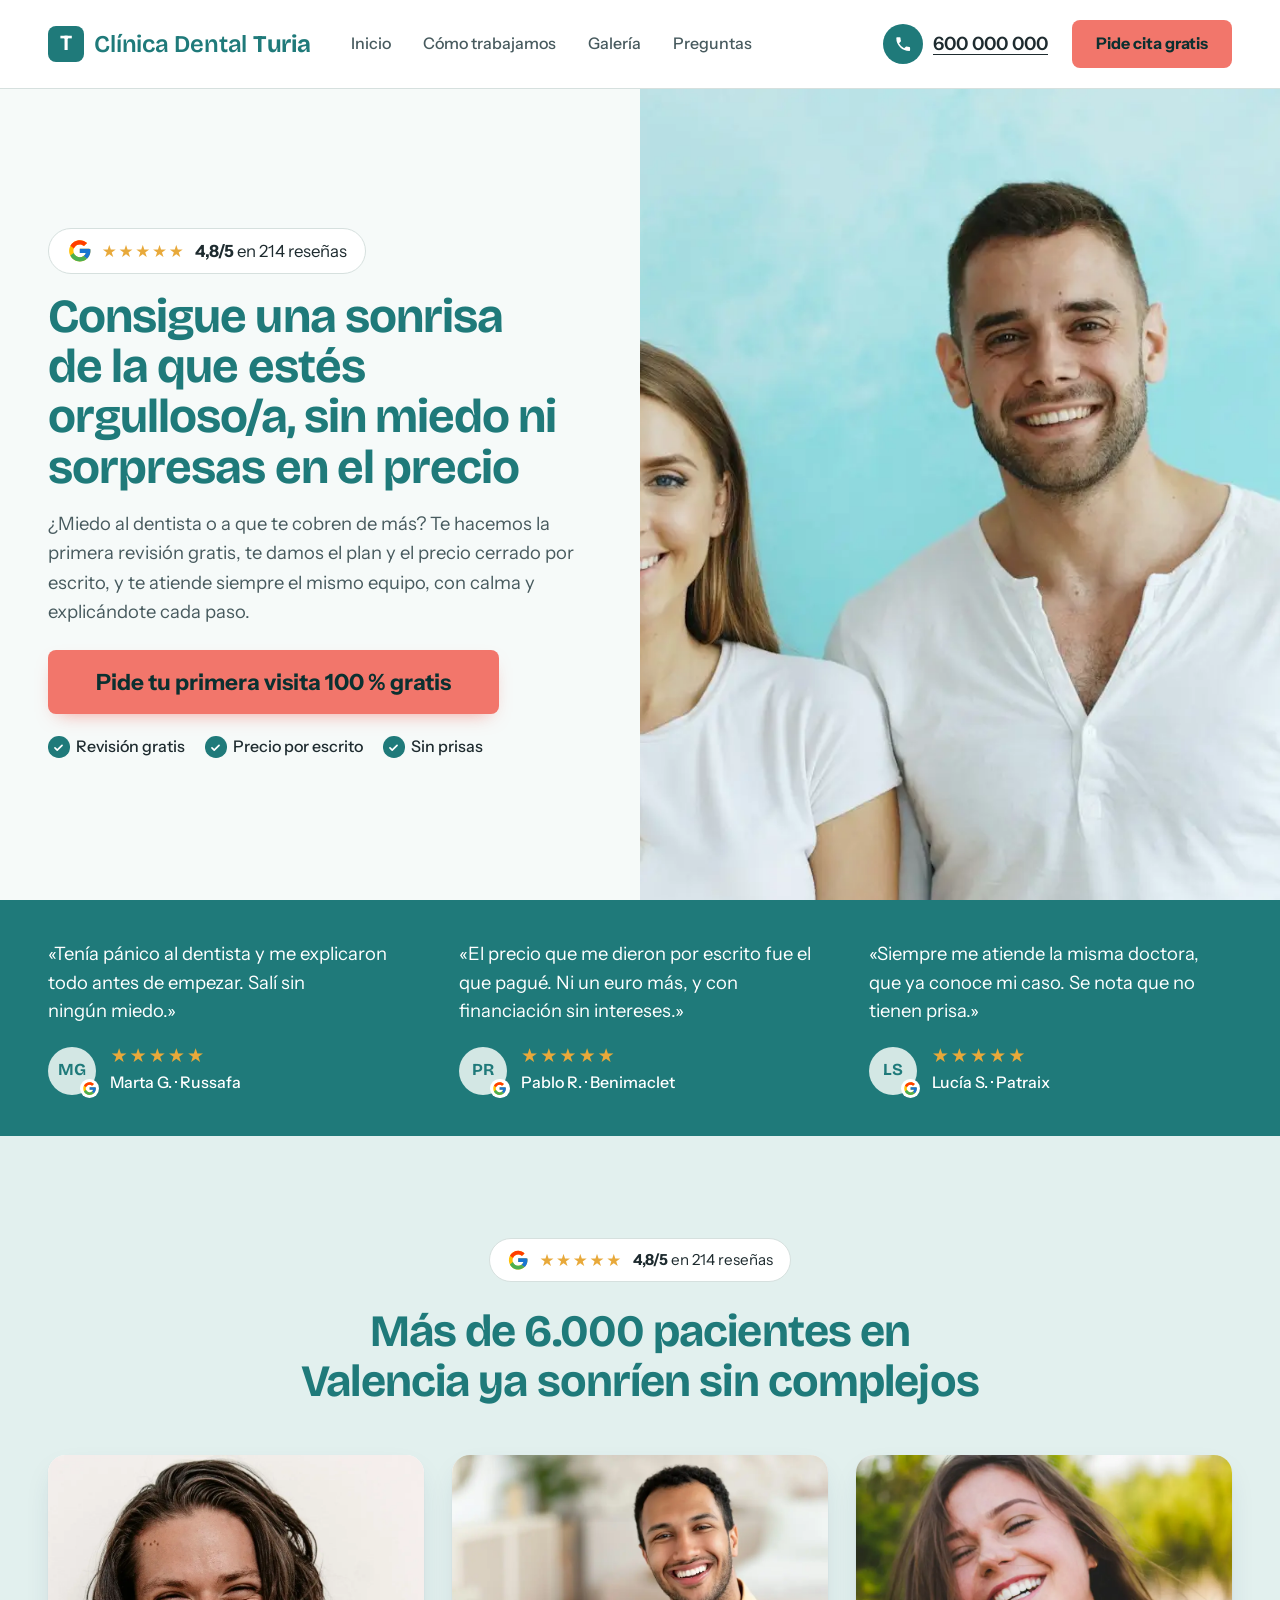
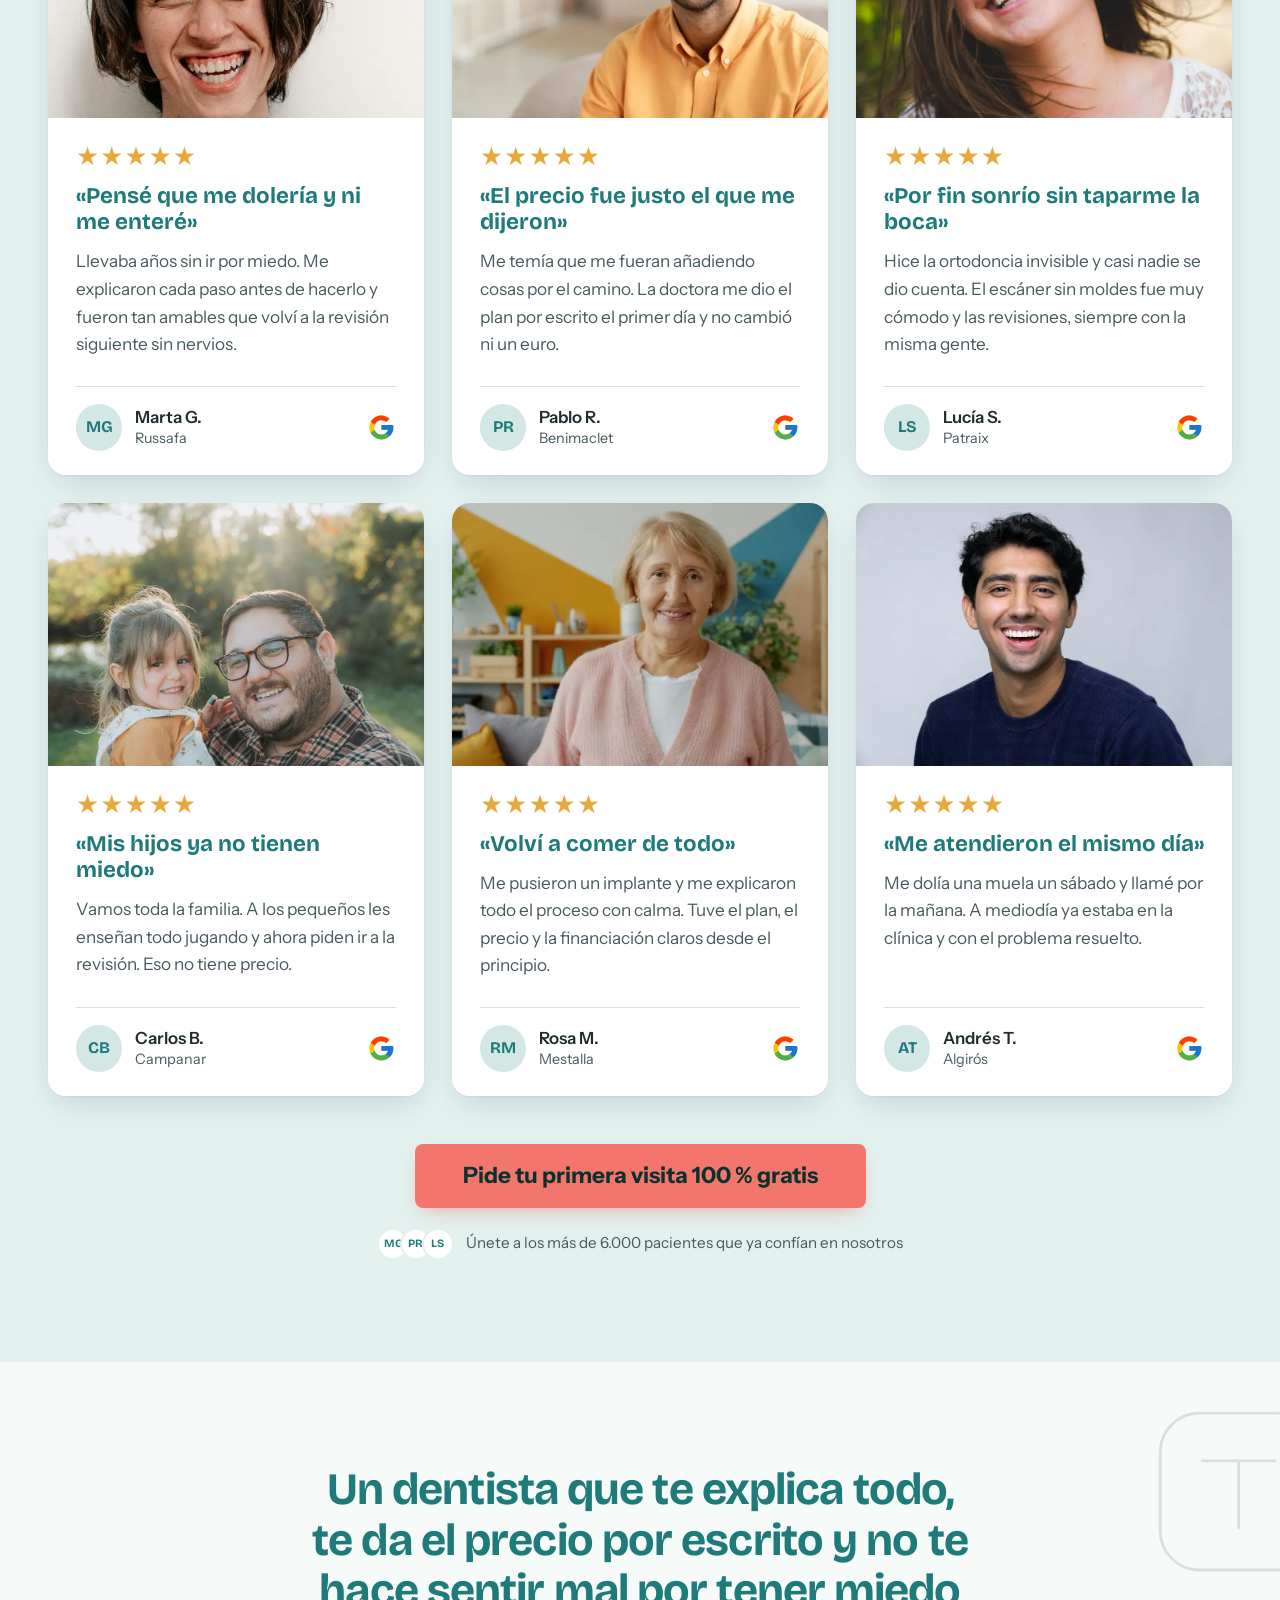
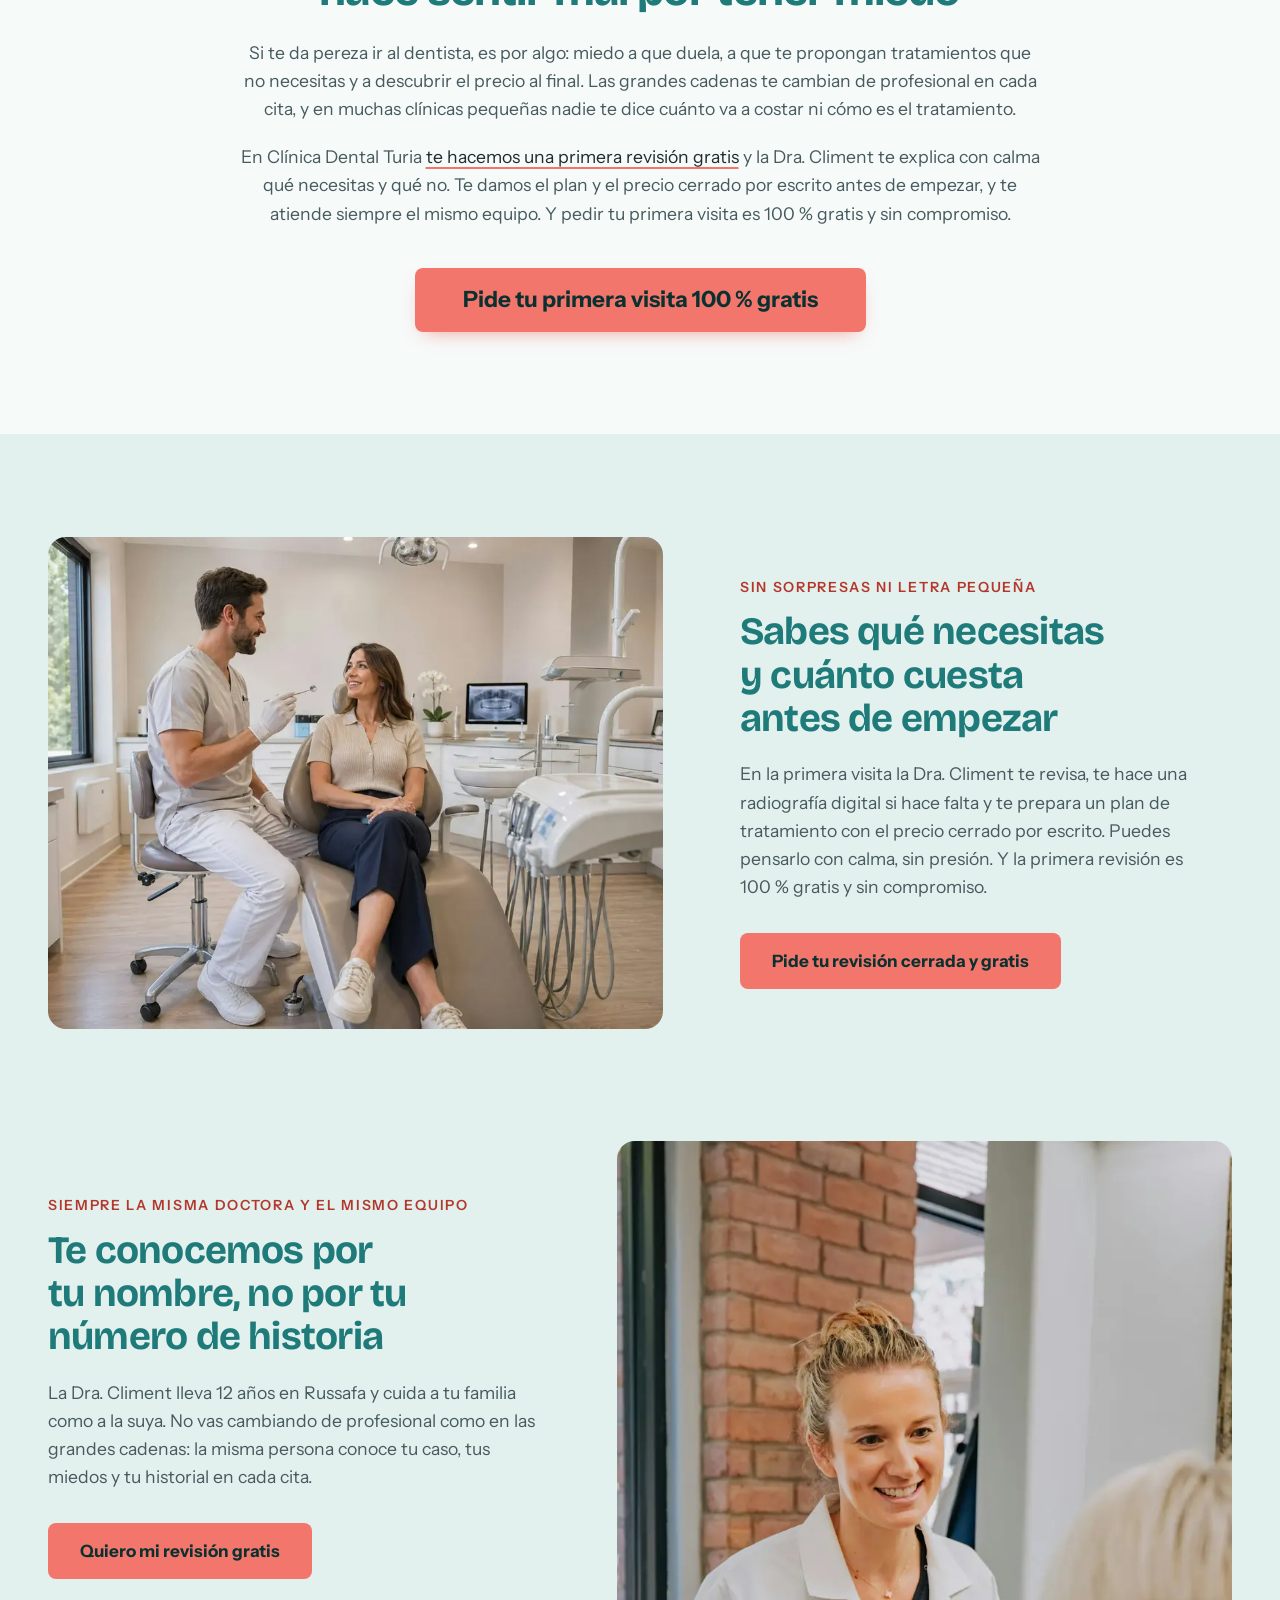
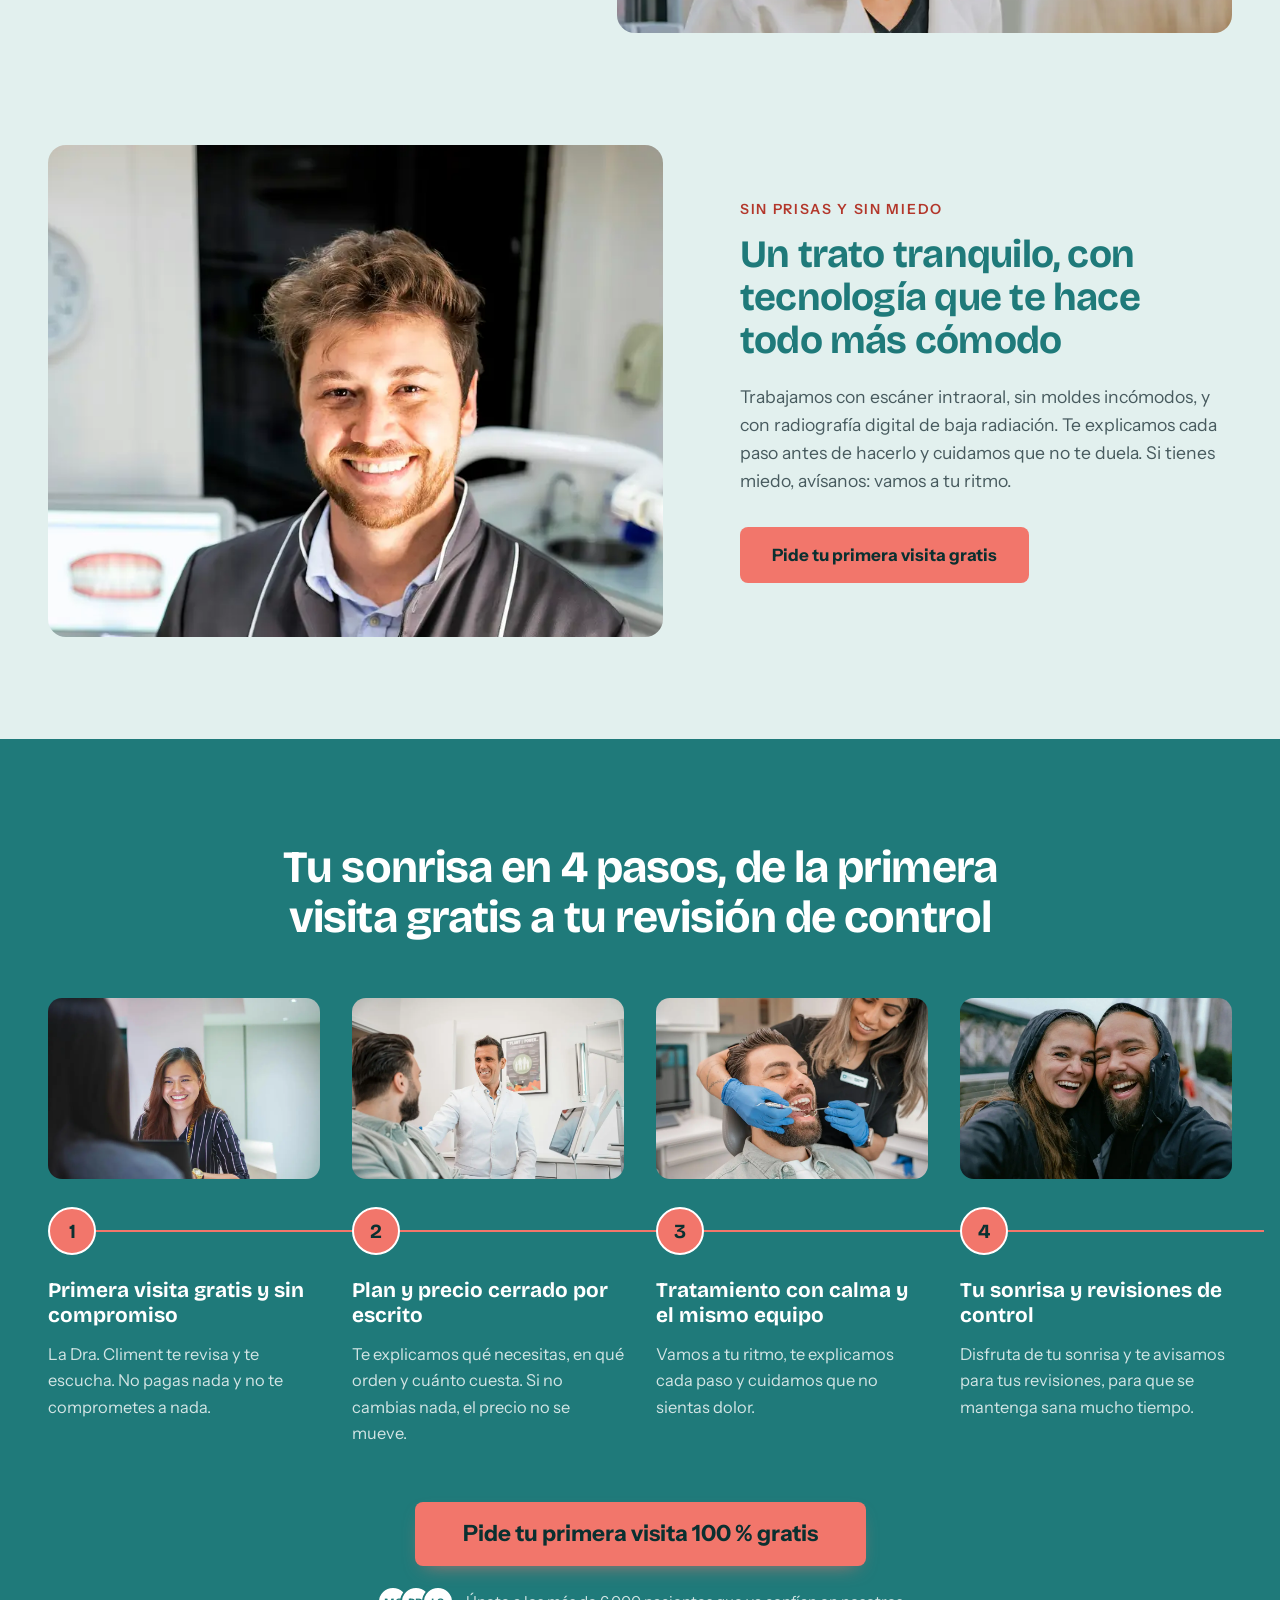
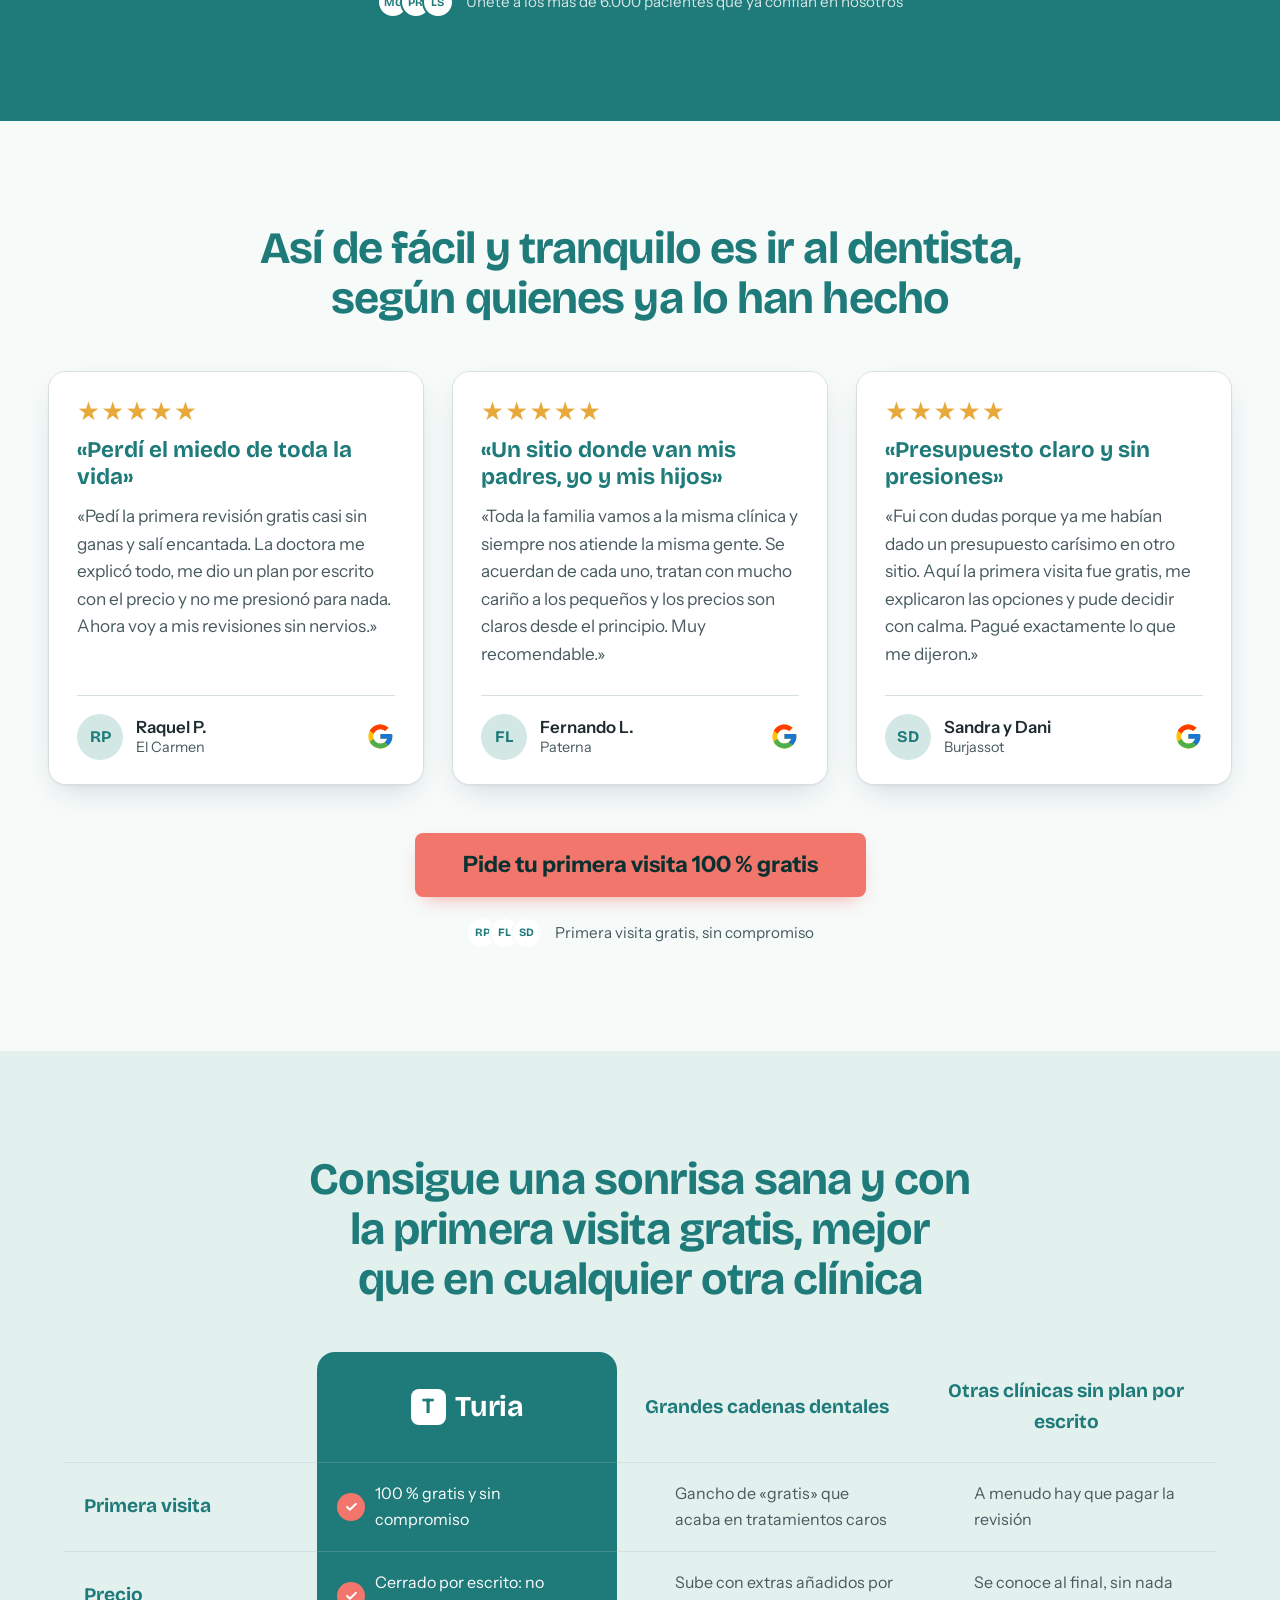
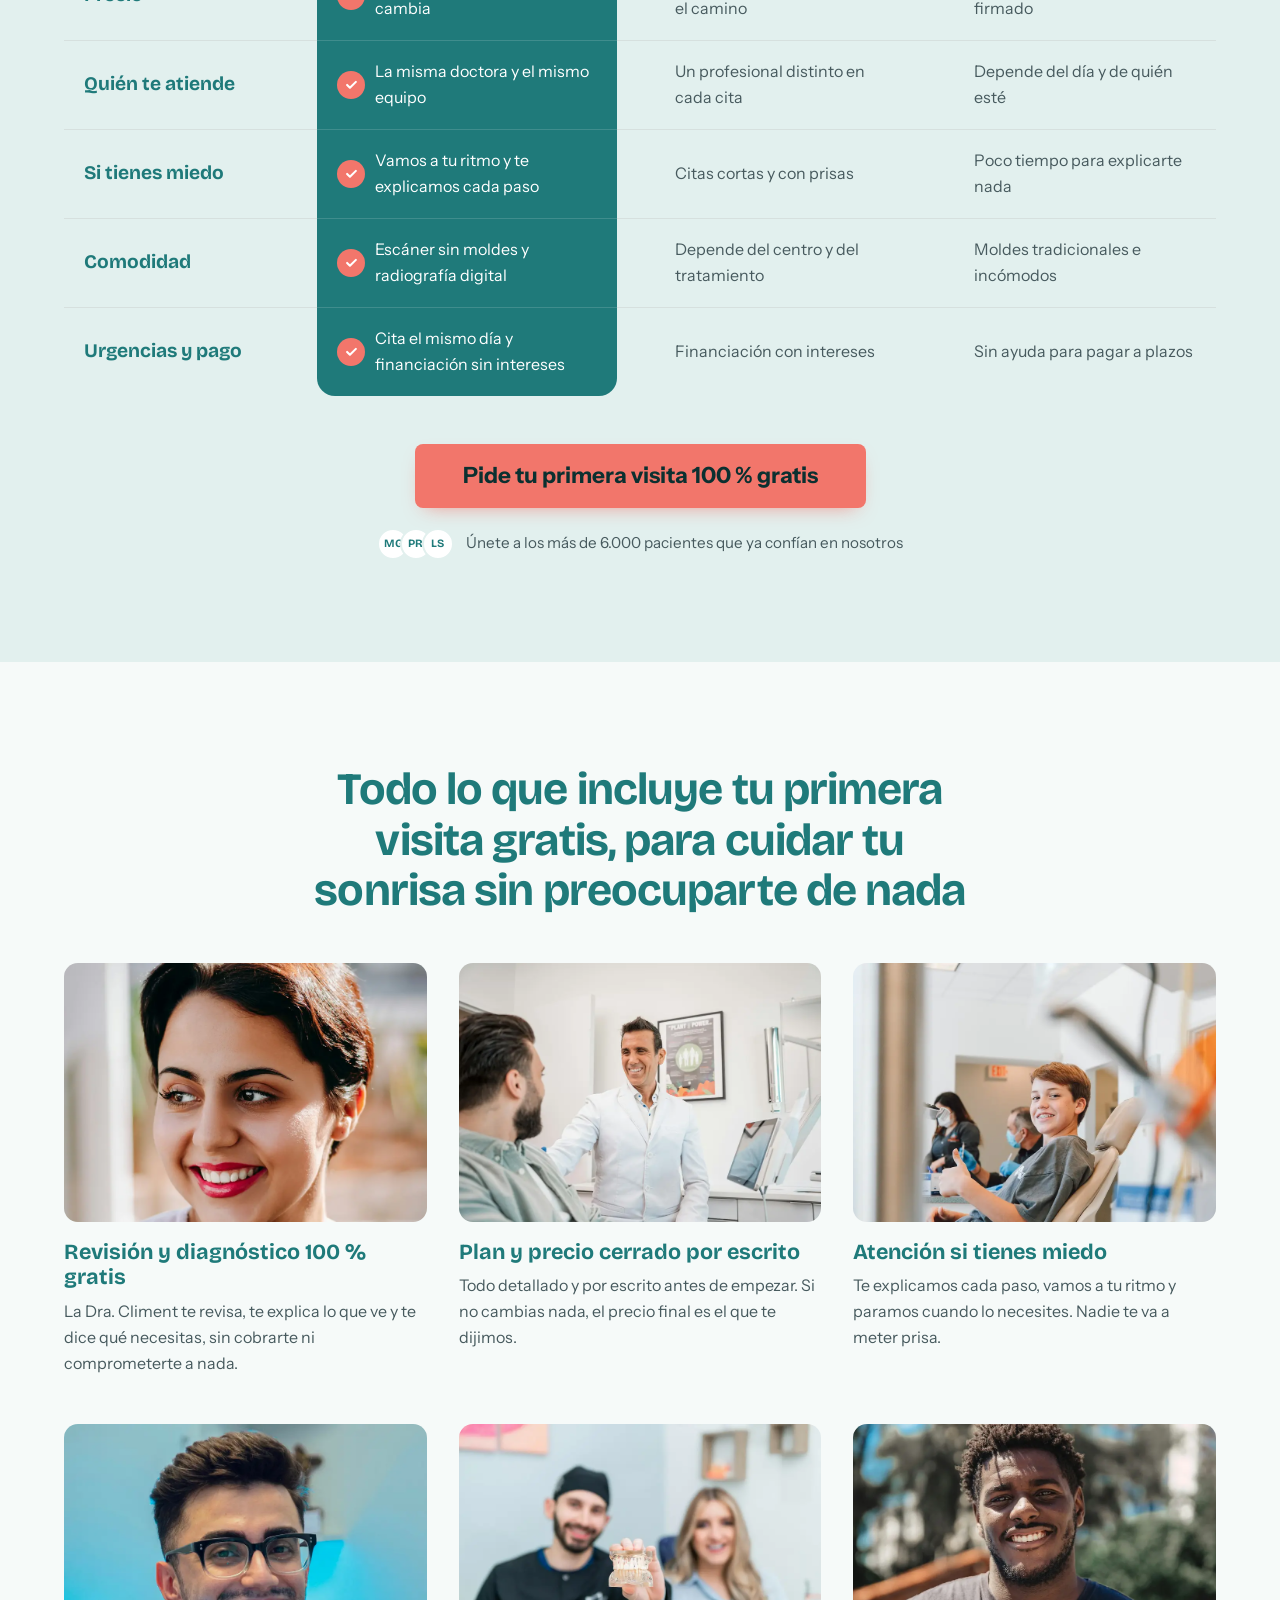
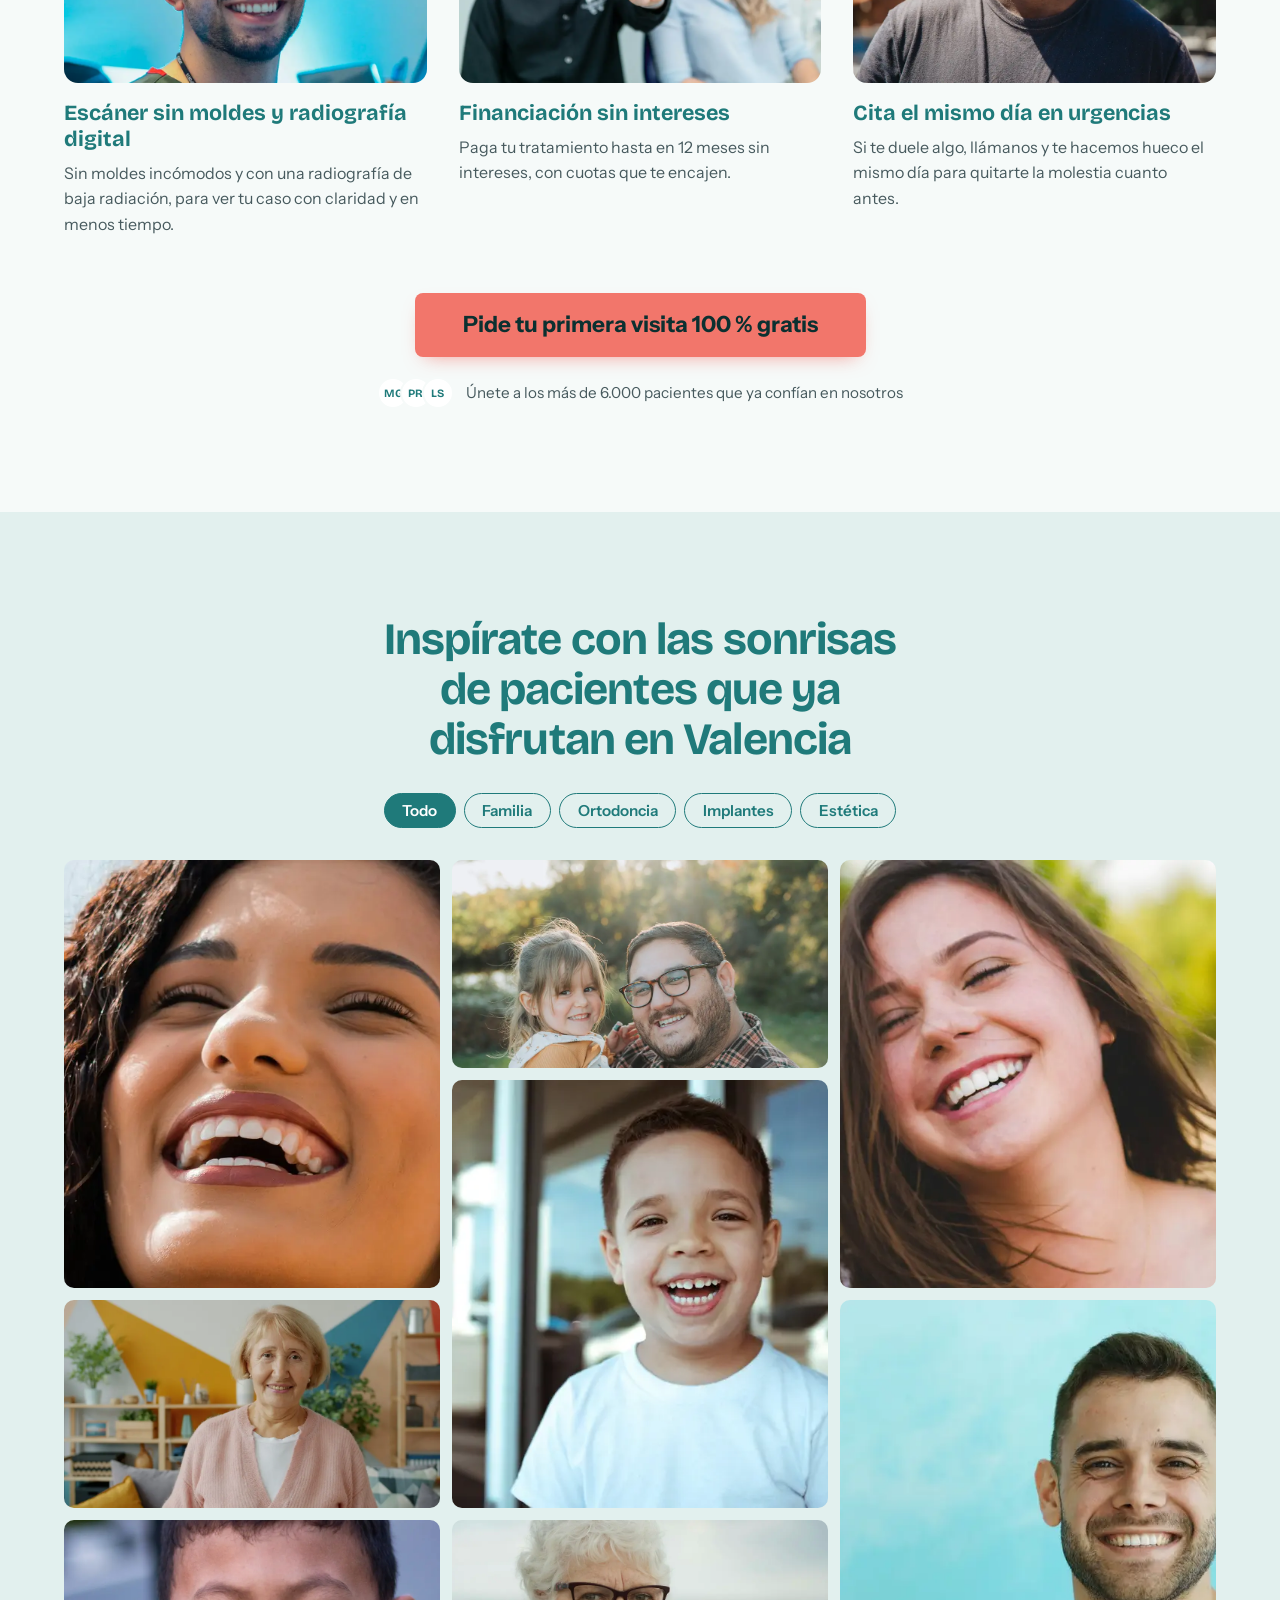
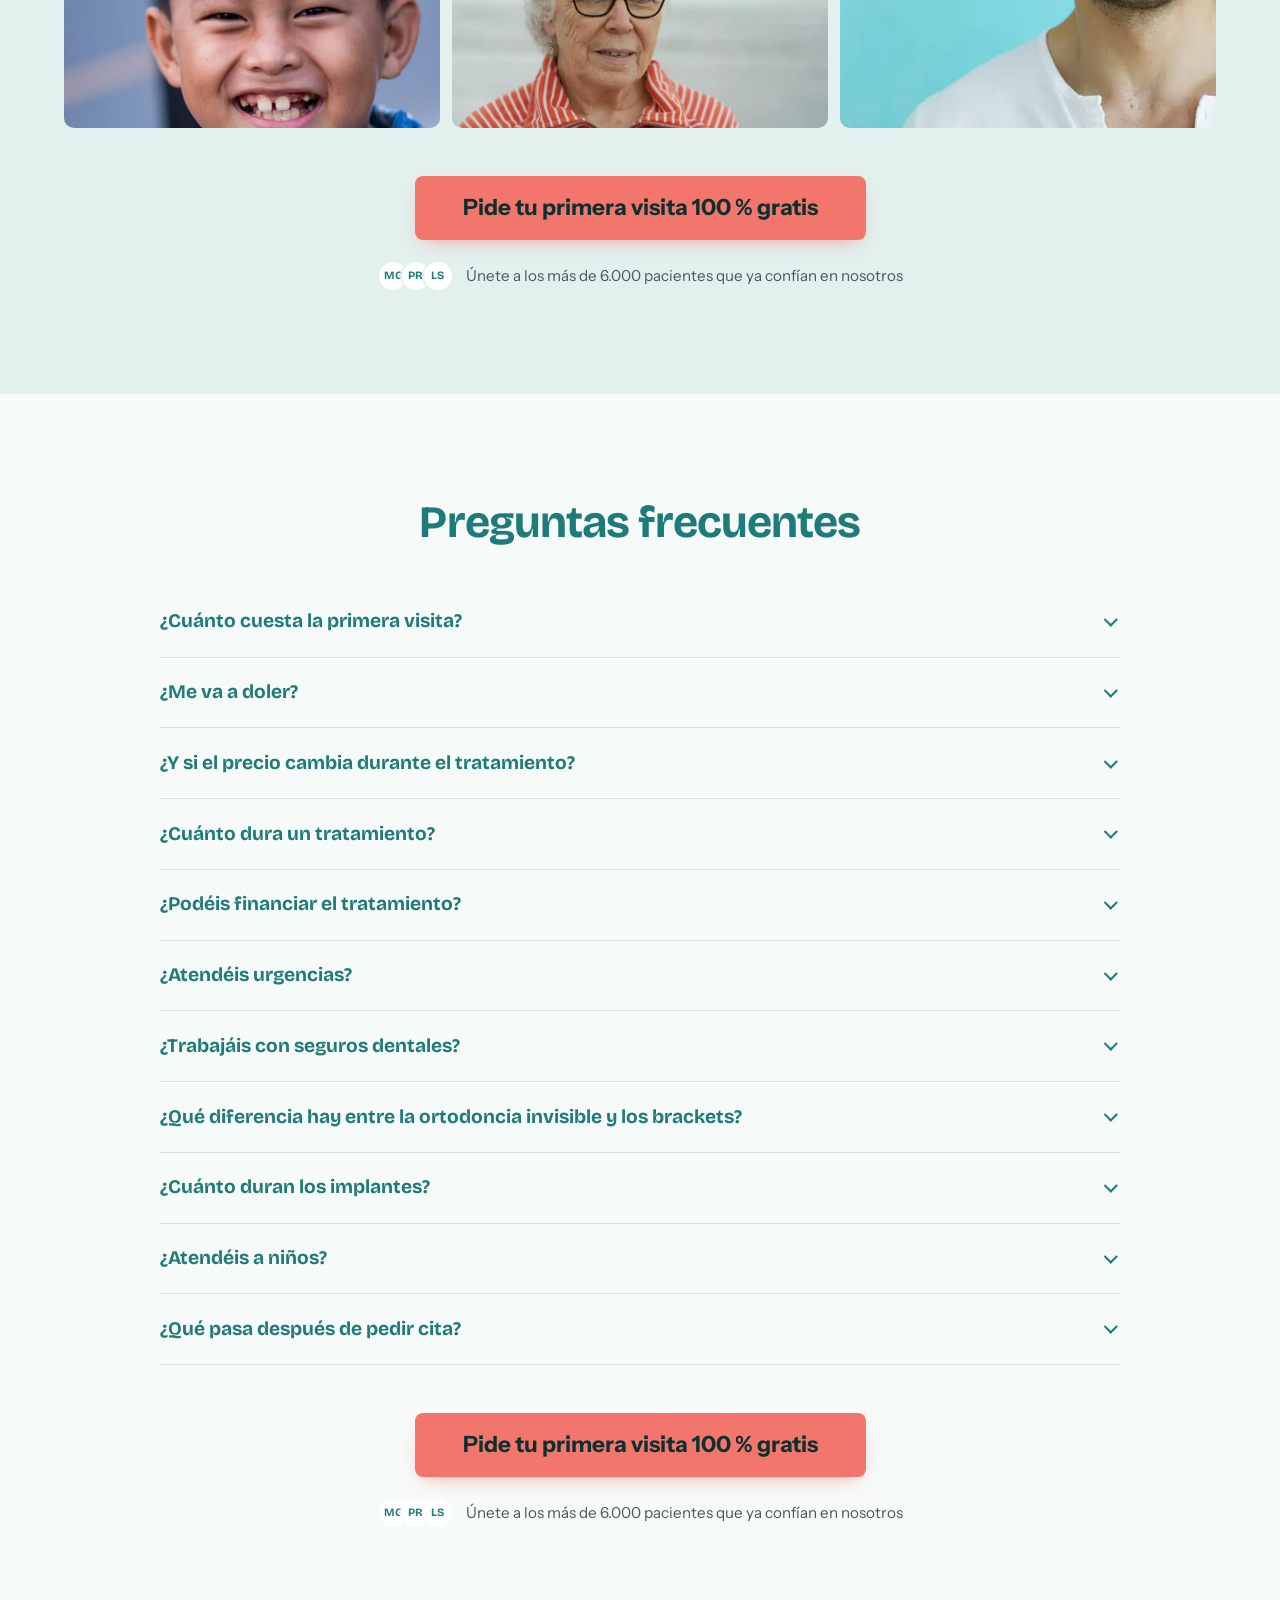
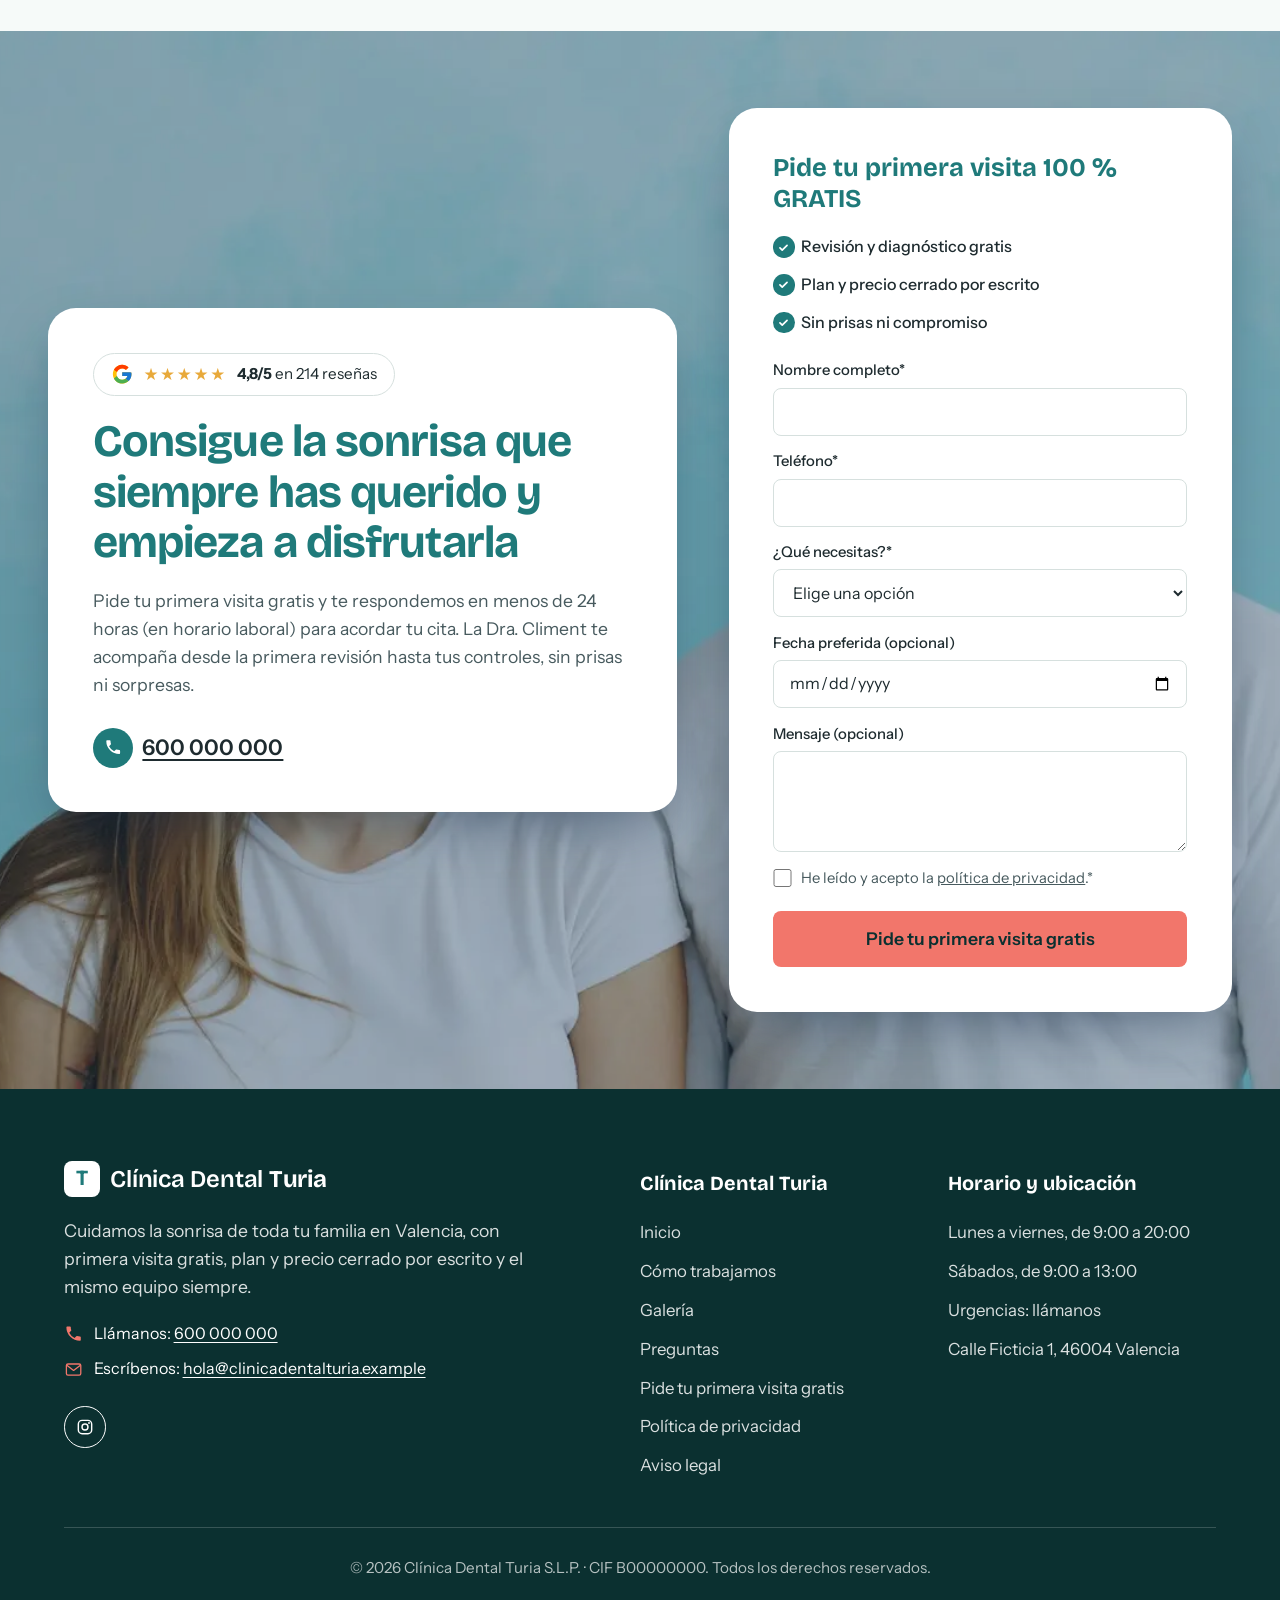
==== commit 9fb153a6: "Quitar la franja de web de demostración Co-Authored-By: Claude Sonnet 5.5 <noreply@anthropic.com>" ====
--- a/index.html
+++ b/index.html
@@ -85,8 +85,6 @@
     </symbol>
   </svg>
 
-  <p class="demo">Web de demostración: empresa ficticia</p>
-
   <header class="cabecera">
     <div class="cabecera__interior">
       <a class="logo" href="#inicio" aria-label="Clínica Dental Turia, inicio">
@@ -752,7 +750,7 @@
       </div>
     </div>
 
-    <p class="pie__legal">© 2026 Clínica Dental Turia S.L.P. · CIF B00000000. Web de demostración con datos ficticios. Todos los derechos reservados.</p>
+    <p class="pie__legal">© 2026 Clínica Dental Turia S.L.P. · CIF B00000000. Todos los derechos reservados.</p>
   </footer>
   <script src="js/scroll-suave.js" defer></script>
   <script src="js/galeria.js" defer></script>
--- a/css/estilos.css
+++ b/css/estilos.css
@@ -37,7 +37,6 @@
   font-size: 1rem;
   line-height: 1.6;
   -webkit-font-smoothing: antialiased;
-  --alto-demo: 1.75rem;
 }
 
 html {
@@ -224,7 +223,7 @@
 .hero {
   display: grid;
   grid-template-columns: minmax(0, 1fr) minmax(0, 1fr);
-  min-height: calc(100svh - var(--alto-cabecera) - var(--alto-demo));
+  min-height: calc(100svh - var(--alto-cabecera));
   max-width: var(--ancho-max);
   margin: 0 auto;
 }
@@ -1805,7 +1804,7 @@
   .hero {
     display: flex;
     flex-direction: column;
-    min-height: calc(100svh - var(--alto-cabecera) - var(--alto-demo));
+    min-height: calc(100svh - var(--alto-cabecera));
   }
 
   .hero__imagen {
@@ -2309,19 +2308,3 @@
     transform: none;
   }
 }
-
-/* ---------- Franja de demostración ---------- */
-
-.demo {
-  margin: 0;
-  display: flex;
-  align-items: center;
-  justify-content: center;
-  height: var(--alto-demo);
-  background: var(--azul);
-  color: var(--blanco);
-  font-size: 0.8125rem;
-  font-weight: 600;
-  letter-spacing: 0.02em;
-  text-align: center;
-}
